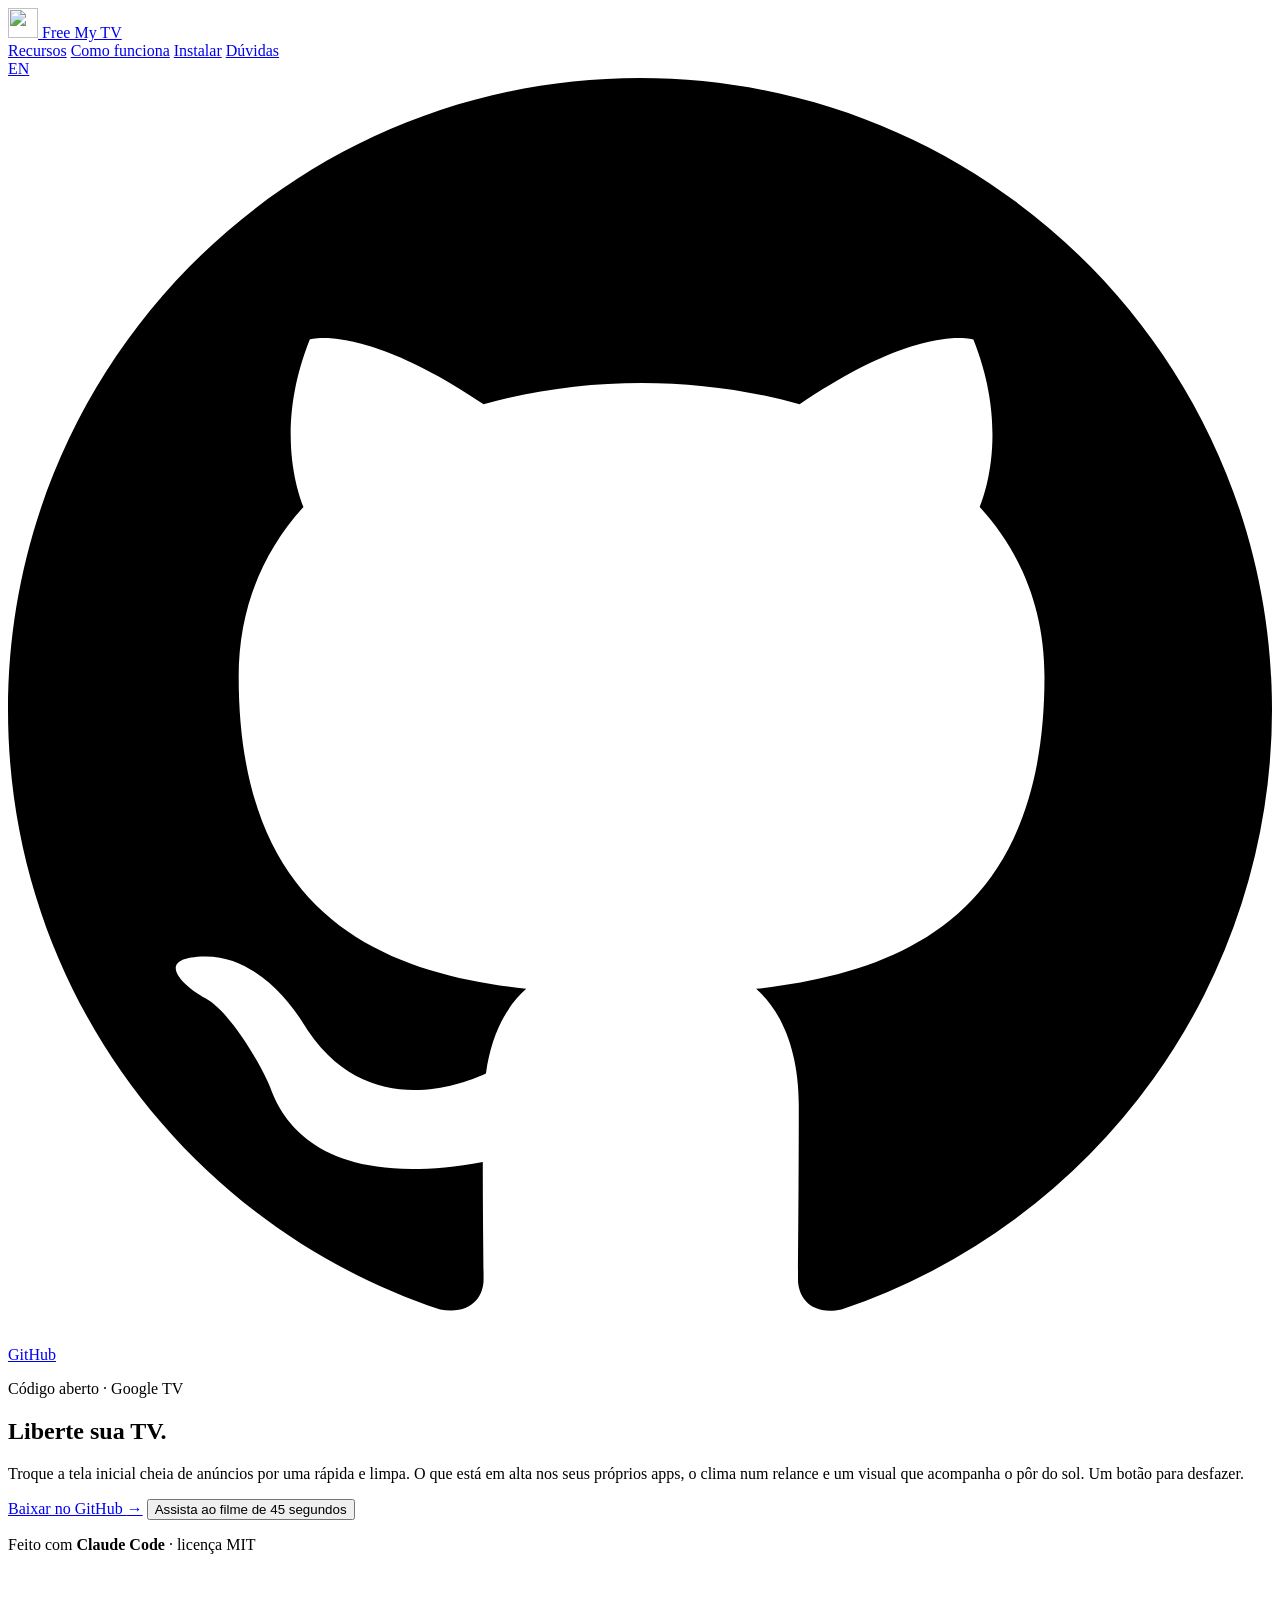
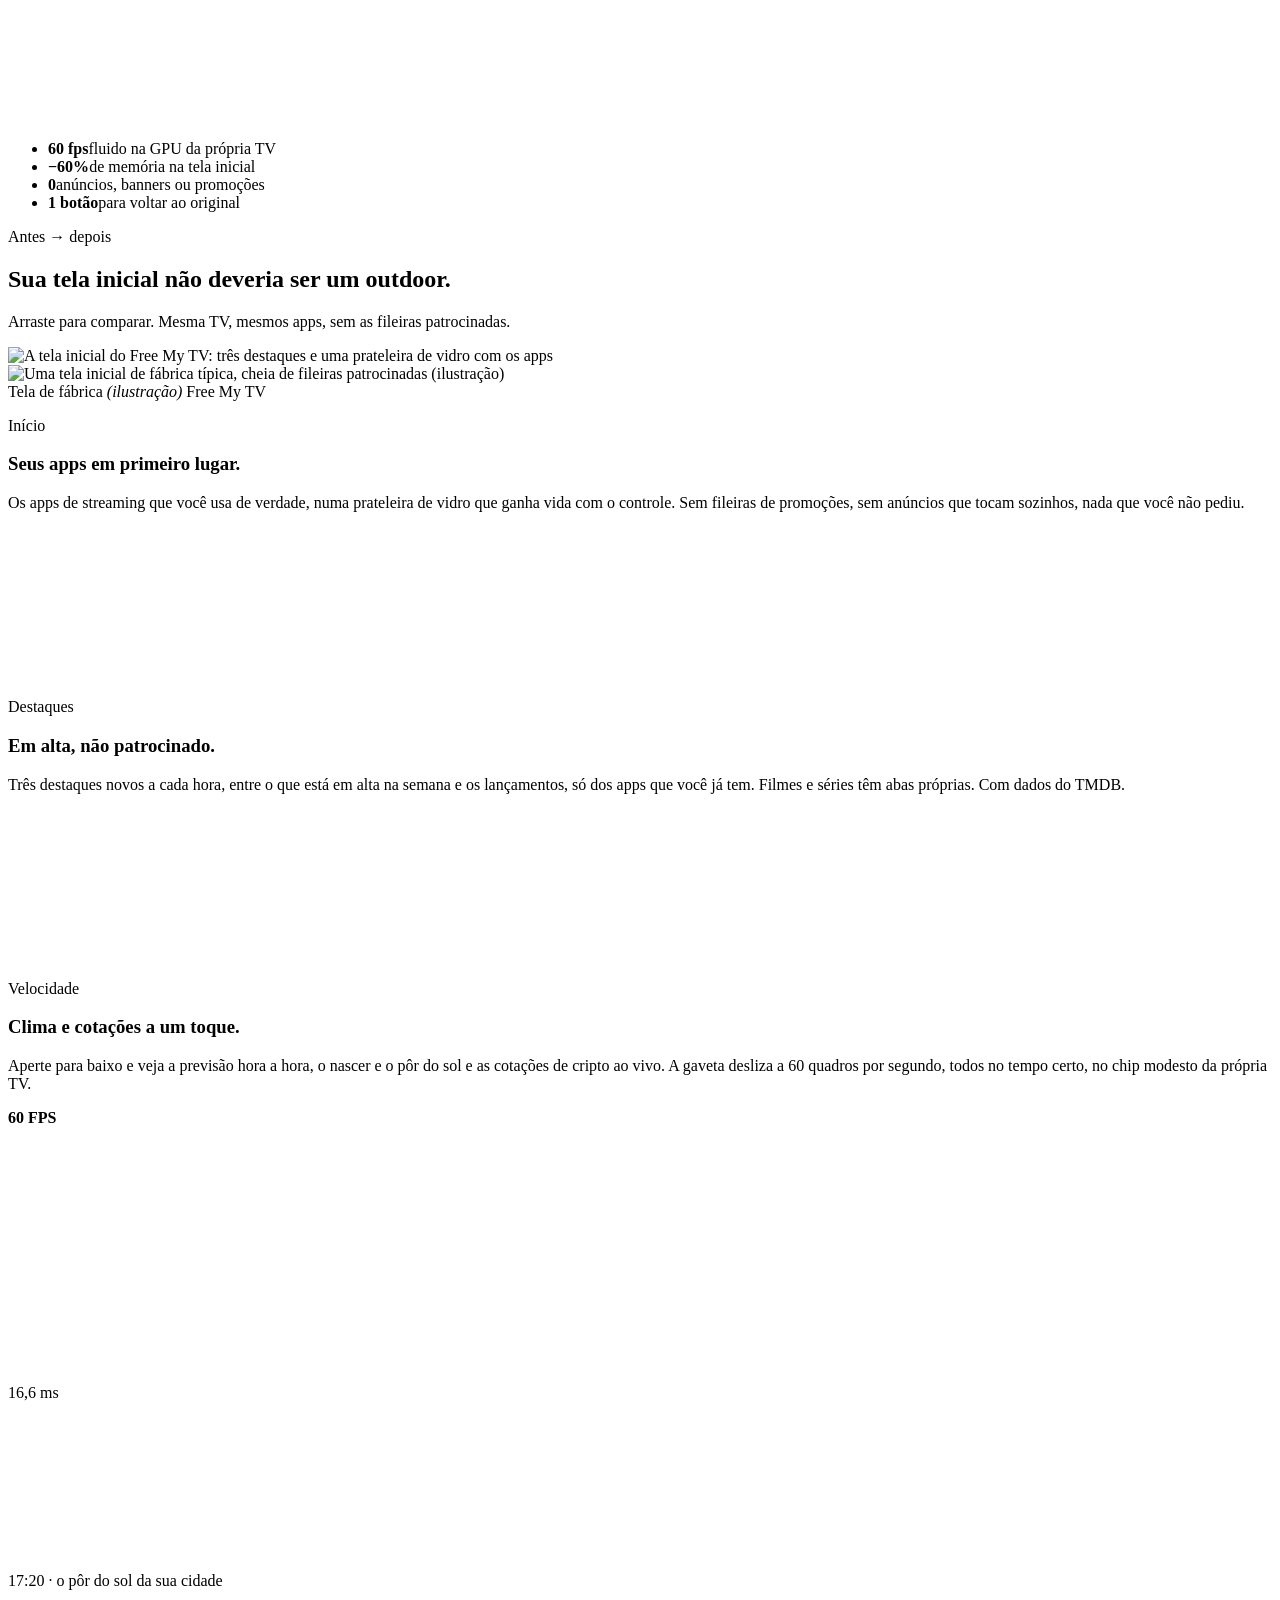
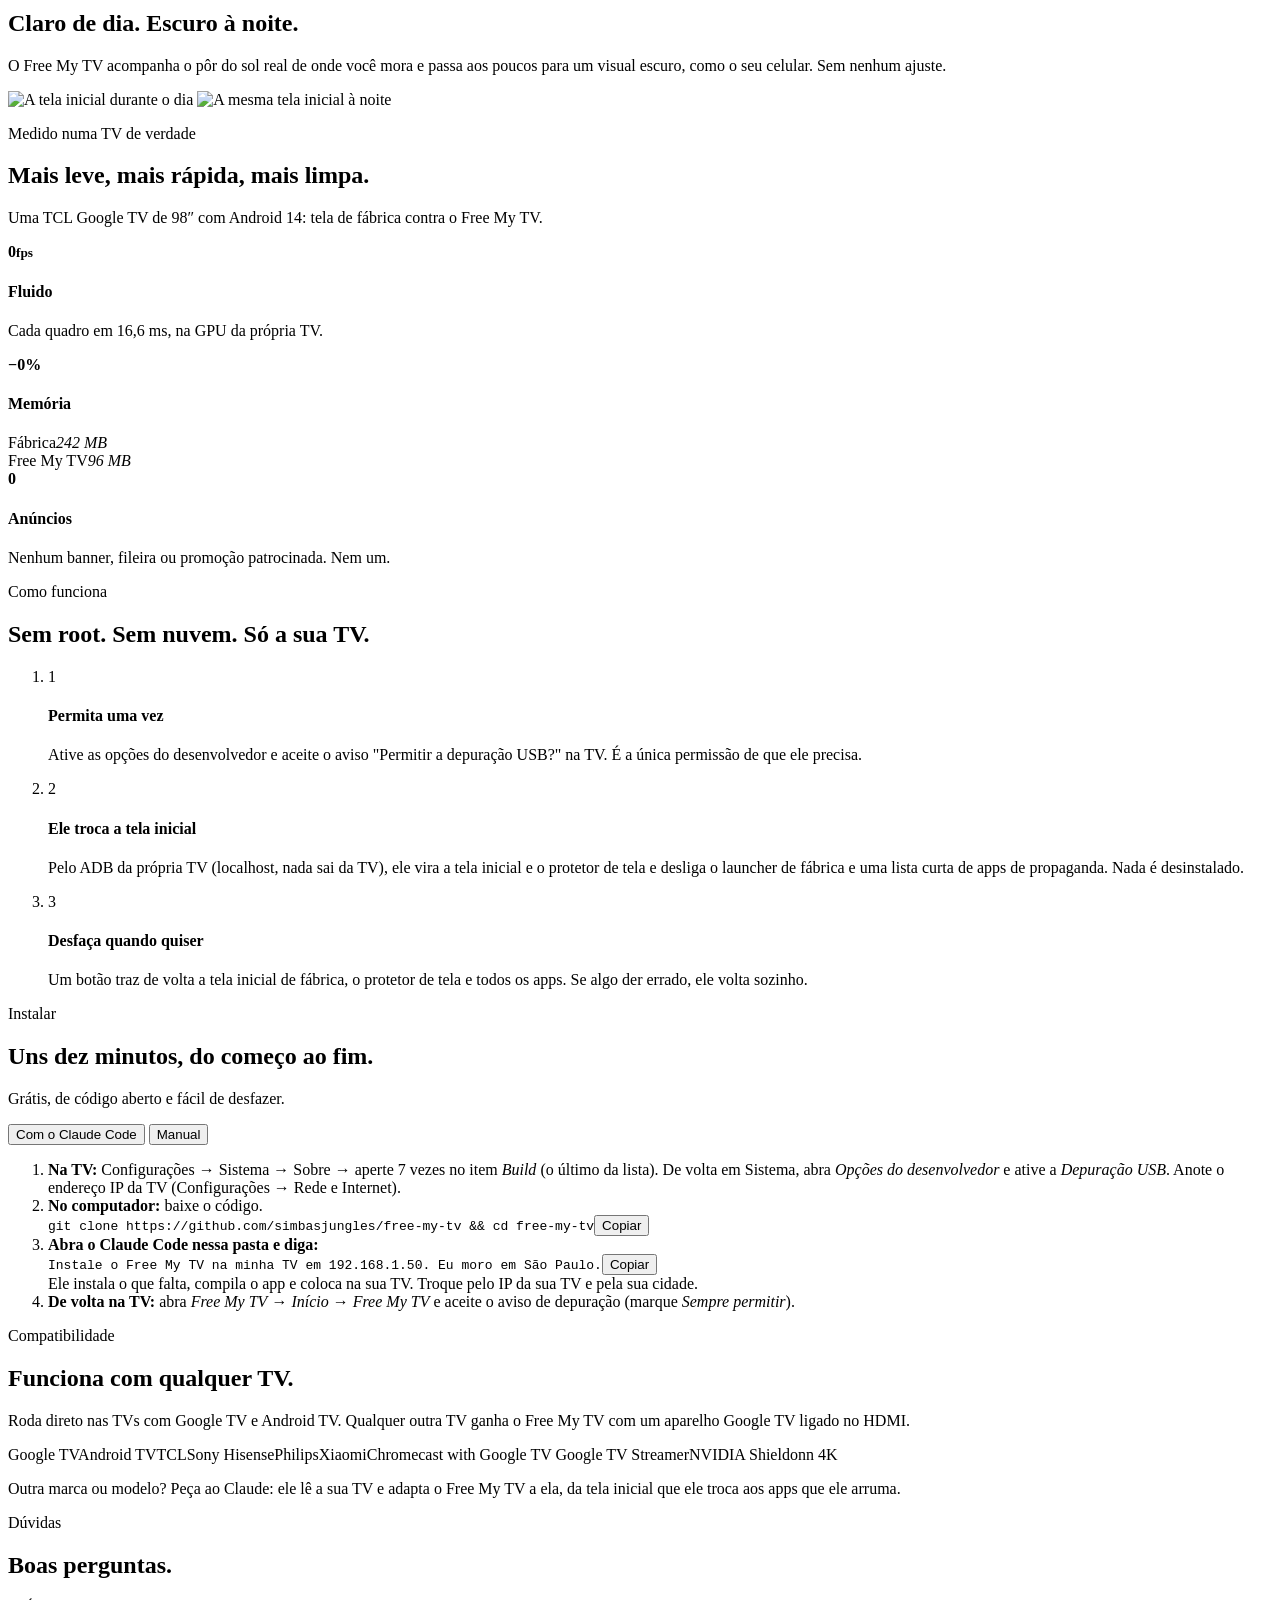
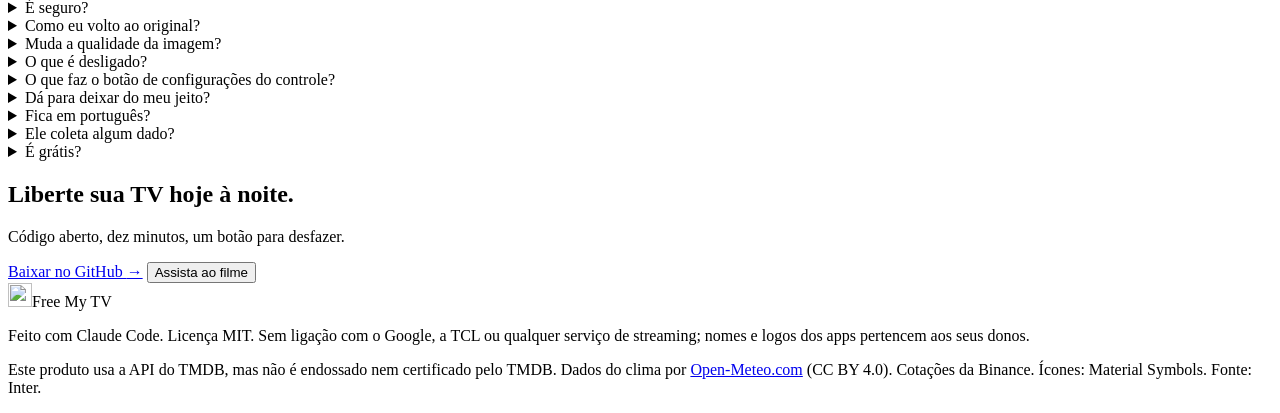
==== docs/pt/index.html @ 2a18af25 "docs: document the settings button and write down the version 1 changes README and both site pages e" ====
<!doctype html>
<html lang="pt-BR">
<head>
  <meta charset="utf-8">
  <meta name="viewport" content="width=device-width, initial-scale=1, viewport-fit=cover">
  <script>
    // Portuguese page: back to English only if the visitor picked it with the PT/EN switch.
    (function () {
      var lang;
      try { lang = localStorage.getItem("lang"); } catch (e) {}
      if (lang === "en") location.replace("../" + location.search + location.hash);
    })();
  </script>
  <title>Free My TV — uma tela inicial rápida e sem anúncios para a Google TV</title>
  <meta name="description" content="Tela inicial de código aberto para Google TV e Android TV. Sem anúncios, a 60 fps, com o que está em alta nos seus próprios apps e um visual que acompanha o pôr do sol. Um botão para desfazer.">
  <link rel="canonical" href="https://freemytv.io/pt/">
  <link rel="alternate" hreflang="en" href="https://freemytv.io/">
  <link rel="alternate" hreflang="pt-BR" href="https://freemytv.io/pt/">
  <link rel="alternate" hreflang="x-default" href="https://freemytv.io/">
  <meta name="theme-color" content="#F5F5F7">
  <meta property="og:type" content="website">
  <meta property="og:locale" content="pt_BR">
  <meta property="og:locale:alternate" content="en_US">
  <meta property="og:url" content="https://freemytv.io/pt/">
  <meta property="og:title" content="Free My TV">
  <meta property="og:description" content="Uma tela inicial rápida e sem anúncios para a Google TV. Código aberto. Um botão para desfazer.">
  <meta property="og:image" content="https://freemytv.io/assets/og-pt.jpg">
  <meta property="og:image:width" content="1200">
  <meta property="og:image:height" content="630">
  <meta name="twitter:card" content="summary_large_image">
  <meta name="twitter:title" content="Free My TV">
  <meta name="twitter:description" content="Uma tela inicial rápida e sem anúncios para a Google TV. Código aberto. Um botão para desfazer.">
  <meta name="twitter:image" content="https://freemytv.io/assets/og-pt.jpg">
  <link rel="icon" type="image/png" href="../assets/favicon-64.png">
  <link rel="apple-touch-icon" href="../assets/apple-touch-icon.png">
  <link rel="preload" href="../assets/fonts/InterVariable.ttf" as="font" type="font/ttf" crossorigin>
  <link rel="stylesheet" href="../styles.css">
</head>
<body>
  <div class="sky" aria-hidden="true"><span class="blob b1"></span><span class="blob b2"></span><span class="blob b3"></span></div>

  <header class="nav" id="nav">
    <a class="brand" href="#top" aria-label="Free My TV, voltar ao topo">
      <img src="../assets/icon-512.png" alt="" width="30" height="30">
      <span>Free My TV</span>
    </a>
    <nav class="links" aria-label="Seções">
      <a href="#features">Recursos</a>
      <a href="#how">Como funciona</a>
      <a href="#install">Instalar</a>
      <a href="#faq">Dúvidas</a>
    </nav>
    <div class="nav-end">
      <a class="lang" href="../" hreflang="en" lang="en" data-lang="en" aria-label="Read in English">EN</a>
      <a class="btn btn-dark btn-sm" href="https://github.com/simbasjungles/free-my-tv" rel="noopener">
      <svg class="gh" viewBox="0 0 16 16" aria-hidden="true"><path d="M8 0C3.58 0 0 3.58 0 8c0 3.54 2.29 6.53 5.47 7.59.4.07.55-.17.55-.38 0-.19-.01-.82-.01-1.49-2.01.37-2.53-.49-2.69-.94-.09-.23-.48-.94-.82-1.13-.28-.15-.68-.52-.01-.53.63-.01 1.08.58 1.23.82.72 1.21 1.87.87 2.33.66.07-.52.28-.87.51-1.07-1.78-.2-3.64-.89-3.64-3.95 0-.87.31-1.59.82-2.15-.08-.2-.36-1.02.08-2.12 0 0 .67-.21 2.2.82.64-.18 1.32-.27 2-.27.68 0 1.36.09 2 .27 1.53-1.04 2.2-.82 2.2-.82.44 1.1.16 1.92.08 2.12.51.56.82 1.27.82 2.15 0 3.07-1.87 3.75-3.65 3.95.29.25.54.73.54 1.48 0 1.07-.01 1.93-.01 2.2 0 .21.15.46.55.38A8.013 8.013 0 0016 8c0-4.42-3.58-8-8-8z"/></svg>
      <span>GitHub</span>
      </a>
    </div>
  </header>

  <main id="top">
    <!-- Hero -->
    <section class="hero">
      <div class="hero-copy">
        <p class="kicker" data-reveal>Código aberto · Google TV</p>
        <h1 data-reveal>Liberte sua <span class="grad">TV.</span></h1>
        <p class="lede" data-reveal>Troque a tela inicial cheia de anúncios por uma rápida e limpa. O que está em alta nos seus próprios apps, o clima num relance e um visual que acompanha o pôr do sol. Um botão para desfazer.</p>
        <div class="cta" data-reveal>
          <a class="btn btn-dark" href="https://github.com/simbasjungles/free-my-tv" rel="noopener">Baixar no GitHub <span aria-hidden="true">→</span></a>
          <button class="btn btn-glass" type="button" data-film><span class="play" aria-hidden="true"></span>Assista ao filme de 45 segundos</button>
        </div>
        <p class="built" data-reveal>Feito com <b>Claude Code</b> · licença MIT</p>
      </div>
      <div class="hero-stage" data-reveal>
        <div class="tv tilt" id="heroTv">
          <div class="screen">
            <video data-src="../assets/nav.mp4" poster="../assets/nav-poster.webp" muted loop playsinline preload="none" aria-label="A tela inicial do Free My TV, passando pelos apps"></video>
          </div>
        </div>
        <div class="floor" aria-hidden="true"></div>
      </div>
      <ul class="stats" data-reveal>
        <li><b>60 fps</b><span>fluido na GPU da própria TV</span></li>
        <li><b>−60%</b><span>de memória na tela inicial</span></li>
        <li><b>0</b><span>anúncios, banners ou promoções</span></li>
        <li><b>1 botão</b><span>para voltar ao original</span></li>
      </ul>
    </section>

    <!-- Before / after -->
    <section class="section compare" id="compare">
      <div class="head" data-reveal>
        <p class="kicker">Antes → depois</p>
        <h2>Sua tela inicial não deveria ser um outdoor.</h2>
        <p class="sub">Arraste para comparar. Mesma TV, mesmos apps, sem as fileiras patrocinadas.</p>
      </div>
      <div class="tv ba" id="ba" data-reveal tabindex="0" role="slider" aria-label="Compare a tela inicial de fábrica com o Free My TV" aria-valuemin="0" aria-valuemax="100" aria-valuenow="50">
        <div class="screen">
          <img class="after" src="../assets/home-day.webp" alt="A tela inicial do Free My TV: três destaques e uma prateleira de vidro com os apps" loading="lazy">
          <div class="before-wrap"><img class="before" src="../assets/before.webp" alt="Uma tela inicial de fábrica típica, cheia de fileiras patrocinadas (ilustração)" loading="lazy"></div>
          <span class="tag tag-l">Tela de fábrica <em>(ilustração)</em></span>
          <span class="tag tag-r">Free My TV</span>
          <div class="handle" aria-hidden="true"><span></span></div>
        </div>
      </div>
    </section>

    <!-- Features -->
    <section class="section features" id="features">
      <article class="feature" data-reveal>
        <div class="copy">
          <p class="kicker">Início</p>
          <h3>Seus apps em primeiro lugar.</h3>
          <p>Os apps de streaming que você usa de verdade, numa prateleira de vidro que ganha vida com o controle. Sem fileiras de promoções, sem anúncios que tocam sozinhos, nada que você não pediu.</p>
        </div>
        <div class="tv"><div class="screen"><video data-src="../assets/nav.mp4" poster="../assets/nav-poster.webp" muted loop playsinline preload="none" aria-label="Navegando pela prateleira de apps"></video></div></div>
      </article>

      <article class="feature flip" data-reveal>
        <div class="copy">
          <p class="kicker">Destaques</p>
          <h3>Em alta, não patrocinado.</h3>
          <p>Três destaques novos a cada hora, entre o que está em alta na semana e os lançamentos, só dos apps que você já tem. Filmes e séries têm abas próprias. Com dados do TMDB.</p>
        </div>
        <div class="tv"><div class="screen"><video data-src="../assets/tabs.mp4" poster="../assets/tabs-poster.webp" muted loop playsinline preload="none" aria-label="Trocando entre as abas de destaques, filmes e séries"></video></div></div>
      </article>

      <article class="feature" data-reveal>
        <div class="copy">
          <p class="kicker">Velocidade</p>
          <h3>Clima e cotações a um toque.</h3>
          <p>Aperte para baixo e veja a previsão hora a hora, o nascer e o pôr do sol e as cotações de cripto ao vivo. A gaveta desliza a 60 quadros por segundo, todos no tempo certo, no chip modesto da própria TV.</p>
          <div class="hud" aria-hidden="true"><i></i><b>60 FPS</b><svg viewBox="0 0 120 24" preserveAspectRatio="none"><polyline id="spark" fill="none" points=""/></svg><span>16,6 ms</span></div>
        </div>
        <div class="tv"><div class="screen"><video data-src="../assets/drawer.mp4" poster="../assets/drawer-poster.webp" muted loop playsinline preload="none" aria-label="A gaveta com o clima e as cotações de cripto abrindo"></video></div></div>
      </article>
    </section>

    <!-- Sunset: scroll to go from day to night -->
    <section class="sunset" id="sunset" aria-label="Claro de dia, escuro à noite">
      <div class="sticky">
        <div class="stars" aria-hidden="true"></div>
        <div class="sun" aria-hidden="true"></div>
        <div class="moon" aria-hidden="true"></div>
        <div class="head">
          <p class="kicker"><span class="clock" id="sunClock">17:20</span> · o pôr do sol da sua cidade</p>
          <h2><span class="w-day">Claro de dia.</span> <span class="w-night">Escuro à noite.</span></h2>
          <p class="sub">O Free My TV acompanha o pôr do sol real de onde você mora e passa aos poucos para um visual escuro, como o seu celular. Sem nenhum ajuste.</p>
        </div>
        <div class="tv"><div class="screen">
          <img src="../assets/day.webp" alt="A tela inicial durante o dia" loading="lazy">
          <img class="night" src="../assets/night.webp" alt="A mesma tela inicial à noite" loading="lazy">
        </div></div>
      </div>
    </section>

    <!-- Numbers -->
    <section class="section numbers" id="numbers">
      <div class="head" data-reveal>
        <p class="kicker">Medido numa TV de verdade</p>
        <h2>Mais leve, mais rápida, mais limpa.</h2>
        <p class="sub">Uma TCL Google TV de 98″ com Android 14: tela de fábrica contra o Free My TV.</p>
      </div>
      <div class="cards">
        <div class="card" data-reveal><b class="big grad-mint"><span data-count="60">0</span><small>fps</small></b><h4>Fluido</h4><p>Cada quadro em 16,6 ms, na GPU da própria TV.</p></div>
        <div class="card" data-reveal><b class="big grad-sky">−<span data-count="60">0</span>%</b><h4>Memória</h4>
          <div class="bars"><div><span>Fábrica</span><i style="--w:100%"></i><em>242 MB</em></div><div><span>Free My TV</span><i style="--w:40%"></i><em>96 MB</em></div></div>
        </div>
        <div class="card" data-reveal><b class="big grad-sun">0</b><h4>Anúncios</h4><p>Nenhum banner, fileira ou promoção patrocinada. Nem um.</p></div>
      </div>
    </section>

    <!-- How it works -->
    <section class="section how" id="how">
      <div class="head" data-reveal>
        <p class="kicker">Como funciona</p>
        <h2>Sem root. Sem nuvem. Só a sua TV.</h2>
      </div>
      <ol class="steps">
        <li class="step" data-reveal>
          <span class="num">1</span>
          <h4>Permita uma vez</h4>
          <p>Ative as opções do desenvolvedor e aceite o aviso "Permitir a depuração USB?" na TV. É a única permissão de que ele precisa.</p>
        </li>
        <li class="step" data-reveal>
          <span class="num">2</span>
          <h4>Ele troca a tela inicial</h4>
          <p>Pelo ADB da própria TV (localhost, nada sai da TV), ele vira a tela inicial e o protetor de tela e desliga o launcher de fábrica e uma lista curta de apps de propaganda. Nada é desinstalado.</p>
        </li>
        <li class="step" data-reveal>
          <span class="num">3</span>
          <h4>Desfaça quando quiser</h4>
          <p>Um botão traz de volta a tela inicial de fábrica, o protetor de tela e todos os apps. Se algo der errado, ele volta sozinho.</p>
        </li>
      </ol>
    </section>

    <!-- Install -->
    <section class="section install" id="install">
      <div class="head" data-reveal>
        <p class="kicker">Instalar</p>
        <h2>Uns dez minutos, do começo ao fim.</h2>
        <p class="sub">Grátis, de código aberto e fácil de desfazer.</p>
      </div>
      <div class="panel" data-reveal>
        <div class="tabs" role="tablist" aria-label="Forma de instalar">
          <button role="tab" aria-selected="true" aria-controls="tab-claude" id="t-claude">Com o Claude Code</button>
          <button role="tab" aria-selected="false" aria-controls="tab-manual" id="t-manual">Manual</button>
        </div>

        <div class="tabpanel" id="tab-claude" role="tabpanel" aria-labelledby="t-claude">
          <ol class="howto">
            <li><b>Na TV:</b> Configurações → Sistema → Sobre → aperte 7 vezes no item <em>Build</em> (o último da lista). De volta em Sistema, abra <em>Opções do desenvolvedor</em> e ative a <em>Depuração USB</em>. Anote o endereço IP da TV (Configurações → Rede e Internet).</li>
            <li><b>No computador:</b> baixe o código.
              <div class="code"><code>git clone https://github.com/simbasjungles/free-my-tv &amp;&amp; cd free-my-tv</code><button class="copy-btn" type="button" aria-label="Copiar comando">Copiar</button></div>
            </li>
            <li><b>Abra o Claude Code nessa pasta e diga:</b>
              <div class="code prompt"><code>Instale o Free My TV na minha TV em 192.168.1.50. Eu moro em São Paulo.</code><button class="copy-btn" type="button" aria-label="Copiar pedido">Copiar</button></div>
              Ele instala o que falta, compila o app e coloca na sua TV. Troque pelo IP da sua TV e pela sua cidade.
            </li>
            <li><b>De volta na TV:</b> abra <em>Free My TV</em> → <em>Início</em> → <em>Free My TV</em> e aceite o aviso de depuração (marque <em>Sempre permitir</em>).</li>
          </ol>
        </div>

        <div class="tabpanel" id="tab-manual" role="tabpanel" aria-labelledby="t-manual" hidden>
          <ol class="howto">
            <li><b>Na TV:</b> ative as <em>Opções do desenvolvedor</em> e a <em>Depuração USB</em> (como na outra aba) e anote o IP dela.</li>
            <li><b>Ferramentas:</b> um JDK (17+), as ferramentas de linha de comando do Android SDK e o adb. No Mac:
              <div class="code"><code>brew install --cask temurin android-commandlinetools android-platform-tools &amp;&amp; sdkmanager "build-tools;34.0.0" "platforms;android-34"</code><button class="copy-btn" type="button" aria-label="Copiar comando">Copiar</button></div>
            </li>
            <li><b>Compilar:</b> a primeira execução cria o <em>config.properties</em>. Coloque sua cidade lá (e <em>currency=BRL</em> para as cotações em reais) e, para os destaques, uma <a href="https://www.themoviedb.org/settings/api" rel="noopener">chave grátis do TMDB</a>. Depois compile de novo.
              <div class="code"><code>git clone https://github.com/simbasjungles/free-my-tv &amp;&amp; cd free-my-tv &amp;&amp; ./build.sh</code><button class="copy-btn" type="button" aria-label="Copiar comando">Copiar</button></div>
            </li>
            <li><b>Instalar:</b>
              <div class="code"><code>adb connect 192.168.1.50:5555 &amp;&amp; adb install -r FreeMyTV.apk</code><button class="copy-btn" type="button" aria-label="Copiar comando">Copiar</button></div>
              Nas TVs TCL, libere também o funcionamento em segundo plano (a TCL bloqueia por padrão):
              <div class="code"><code>adb shell appops set io.freemytv AUTO_START allow</code><button class="copy-btn" type="button" aria-label="Copiar comando">Copiar</button></div>
            </li>
            <li><b>Na TV:</b> abra <em>Free My TV</em> → <em>Início</em> → <em>Free My TV</em>.</li>
          </ol>
        </div>
      </div>
    </section>

    <!-- Compatibility -->
    <section class="section compat" id="compat">
      <div class="head" data-reveal>
        <p class="kicker">Compatibilidade</p>
        <h2>Funciona com qualquer TV.</h2>
        <p class="sub">Roda direto nas TVs com Google TV e Android TV. Qualquer outra TV ganha o Free My TV com um aparelho Google TV ligado no HDMI.</p>
      </div>
      <div class="chips" data-reveal>
        <span class="chip ok">Google TV</span><span class="chip ok">Android TV</span><span class="chip ok">TCL</span><span class="chip ok">Sony</span>
        <span class="chip ok">Hisense</span><span class="chip ok">Philips</span><span class="chip ok">Xiaomi</span><span class="chip ok">Chromecast with Google TV</span>
        <span class="chip ok">Google TV Streamer</span><span class="chip ok">NVIDIA Shield</span><span class="chip ok">onn 4K</span>
      </div>
      <p class="note" data-reveal>Outra marca ou modelo? Peça ao Claude: ele lê a sua TV e adapta o Free My TV a ela, da tela inicial que ele troca aos apps que ele arruma.</p>
    </section>

    <!-- FAQ -->
    <section class="section faq" id="faq">
      <div class="head" data-reveal>
        <p class="kicker">Dúvidas</p>
        <h2>Boas perguntas.</h2>
      </div>
      <div class="qs" data-reveal>
        <details><summary>É seguro?</summary><p>Ele usa os mesmos comandos das ferramentas de desenvolvedor do próprio Android, de dentro da TV. Nada de root, nada desinstalado: os apps só são desligados e voltam com um botão. Imagem, som, entradas, controle remoto, serviços do Google e Play Store ficam numa lista que ele nunca toca.</p></details>
        <details><summary>Como eu volto ao original?</summary><p>Abra Free My TV → Início → Original. A tela inicial de fábrica, o protetor de tela e todos os apps voltam exatamente como estavam. Se a tela nova travar três vezes em cinco minutos, ele volta sozinho.</p></details>
        <details><summary>Muda a qualidade da imagem?</summary><p>Não. Os ajustes de imagem não são tocados e os vídeos passam pelo mesmo caminho no hardware. Medimos a mesma resolução e a mesma fonte de vídeo nos dois modos.</p></details>
        <details><summary>O que é desligado?</summary><p>A tela inicial e o protetor de tela de fábrica (substituídos), a tela de recuperação do Google TV, Play Games e YouTube Music e, nas TVs TCL, o TCL Channel, as mensagens, a demonstração de loja, o menu de hotel, os manuais e os apps de espelhamento e de registros. O Google Assistente só se você pedir no config.</p></details>
        <details><summary>O que faz o botão de configurações do controle?</summary><p>Ele abre um painel do Free My TV na lateral direita: imagem, som, Wi-Fi, Bluetooth, todas as configurações e um atalho para voltar ao original. Normalmente quem responde a esse botão é a tela inicial de fábrica, que fica desligada neste modo, então um pequeno serviço de acessibilidade pega a tecla no lugar. Ele liga e desliga junto com o modo.</p></details>
        <details><summary>Dá para deixar do meu jeito?</summary><p>Essa é a ideia. Abra a pasta no Claude Code e é só pedir: "coloque o Crunchyroll na prateleira", "mostre as cotações em reais", "configure para a minha Sony". Ele muda o código, compila o app e coloca na sua TV.</p></details>
        <details><summary>Fica em português?</summary><p>Fica. O app segue o idioma da TV, em português ou inglês. Quer outro idioma? Peça ao Claude.</p></details>
        <details><summary>Ele coleta algum dado?</summary><p>Não. Sem contas, sem análises, sem rastreamento. Ele só fala com o TMDB (destaques), o Open-Meteo (clima, com as coordenadas que você definir) e a Binance (cotações).</p></details>
        <details><summary>É grátis?</summary><p>Sim. Licença MIT, e a chave do TMDB também é grátis.</p></details>
      </div>
    </section>

    <!-- Final CTA -->
    <section class="final" data-reveal>
      <h2>Liberte sua TV hoje à noite.</h2>
      <p class="sub">Código aberto, dez minutos, um botão para desfazer.</p>
      <div class="cta">
        <a class="btn btn-dark" href="https://github.com/simbasjungles/free-my-tv" rel="noopener">Baixar no GitHub <span aria-hidden="true">→</span></a>
        <button class="btn btn-glass" type="button" data-film><span class="play" aria-hidden="true"></span>Assista ao filme</button>
      </div>
    </section>
  </main>

  <footer class="foot">
    <div class="brand"><img src="../assets/icon-512.png" alt="" width="24" height="24"><span>Free My TV</span></div>
    <p>Feito com Claude Code. Licença MIT. Sem ligação com o Google, a TCL ou qualquer serviço de streaming; nomes e logos dos apps pertencem aos seus donos.</p>
    <p>Este produto usa a API do TMDB, mas não é endossado nem certificado pelo TMDB. Dados do clima por <a href="https://open-meteo.com/" rel="noopener">Open-Meteo.com</a> (CC BY 4.0). Cotações da Binance. Ícones: Material Symbols. Fonte: Inter.</p>
  </footer>

  <dialog class="film" id="film" aria-label="O filme do Free My TV">
    <button class="close" type="button" aria-label="Fechar">×</button>
    <video controls playsinline preload="none" poster="../assets/film-poster.webp"><source src="../assets/film.mp4" type="video/mp4"></video>
  </dialog>

  <script src="../app.js" defer></script>
</body>
</html>
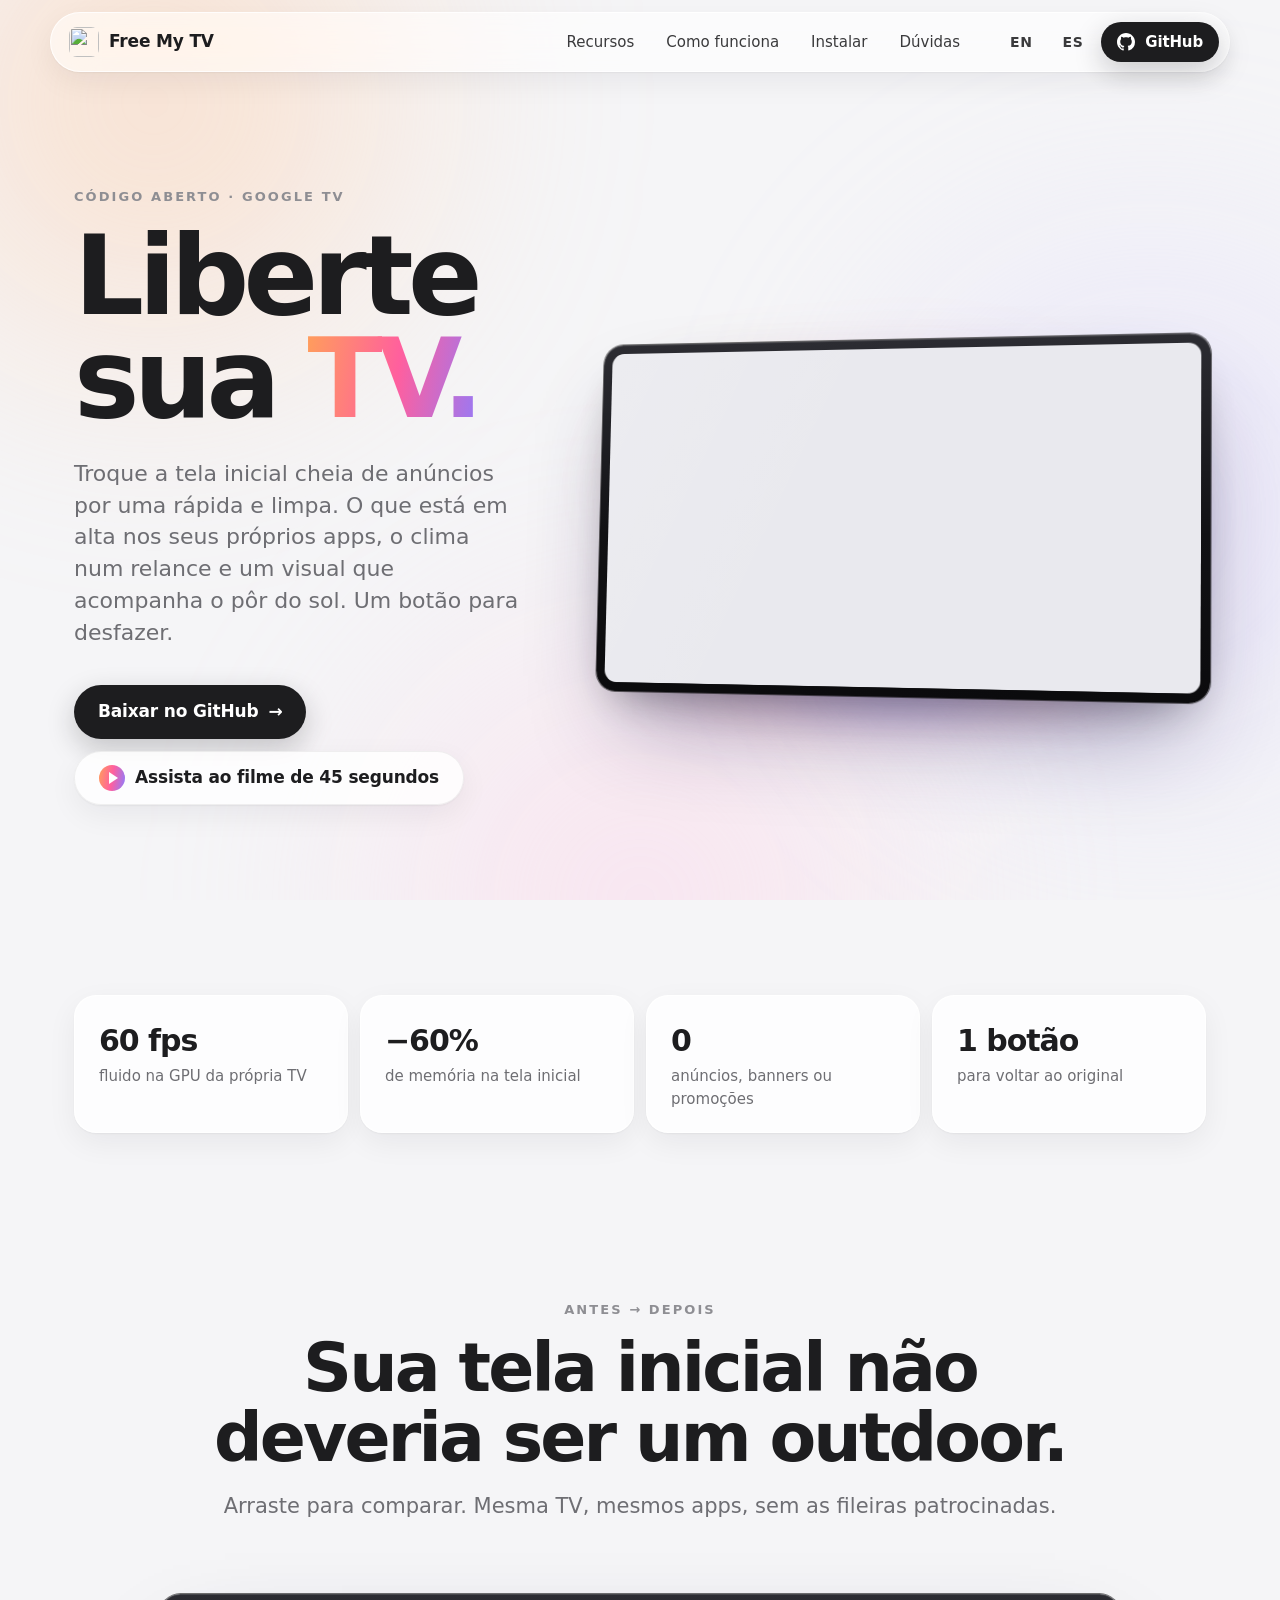
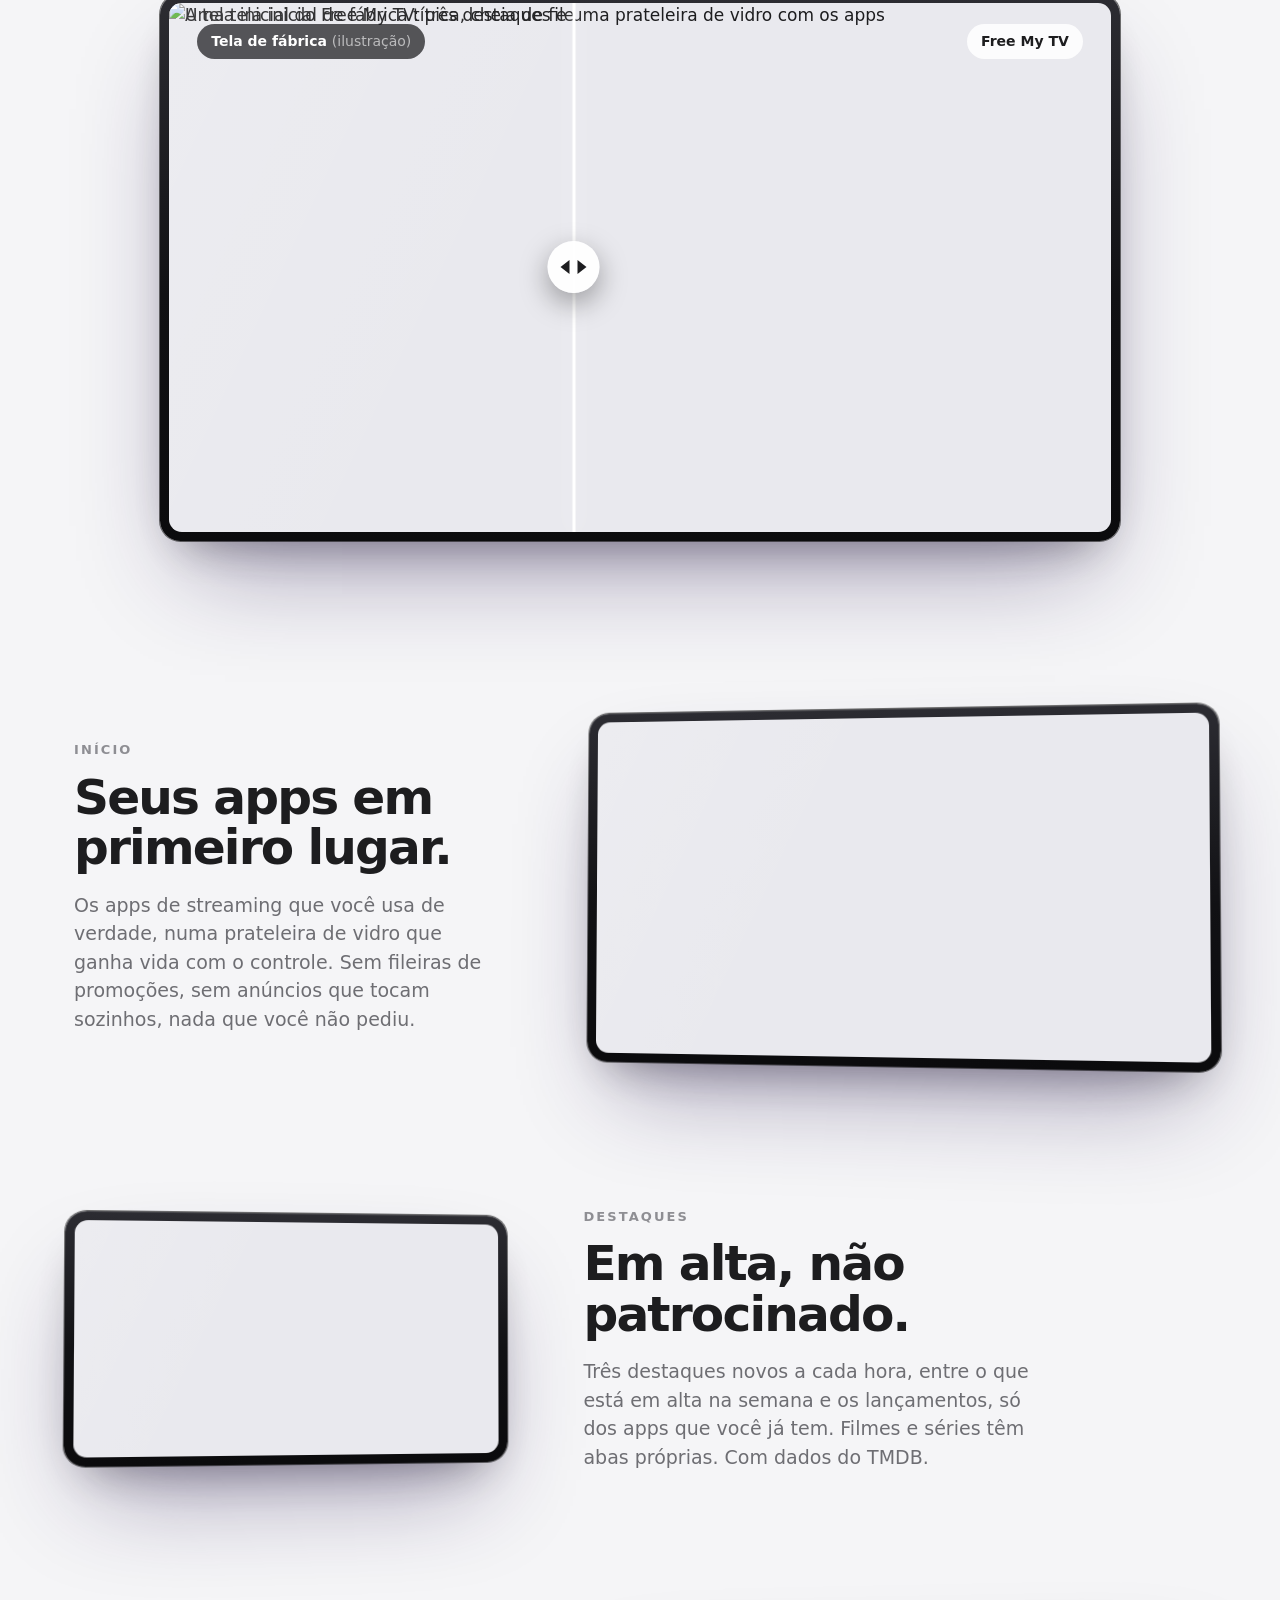
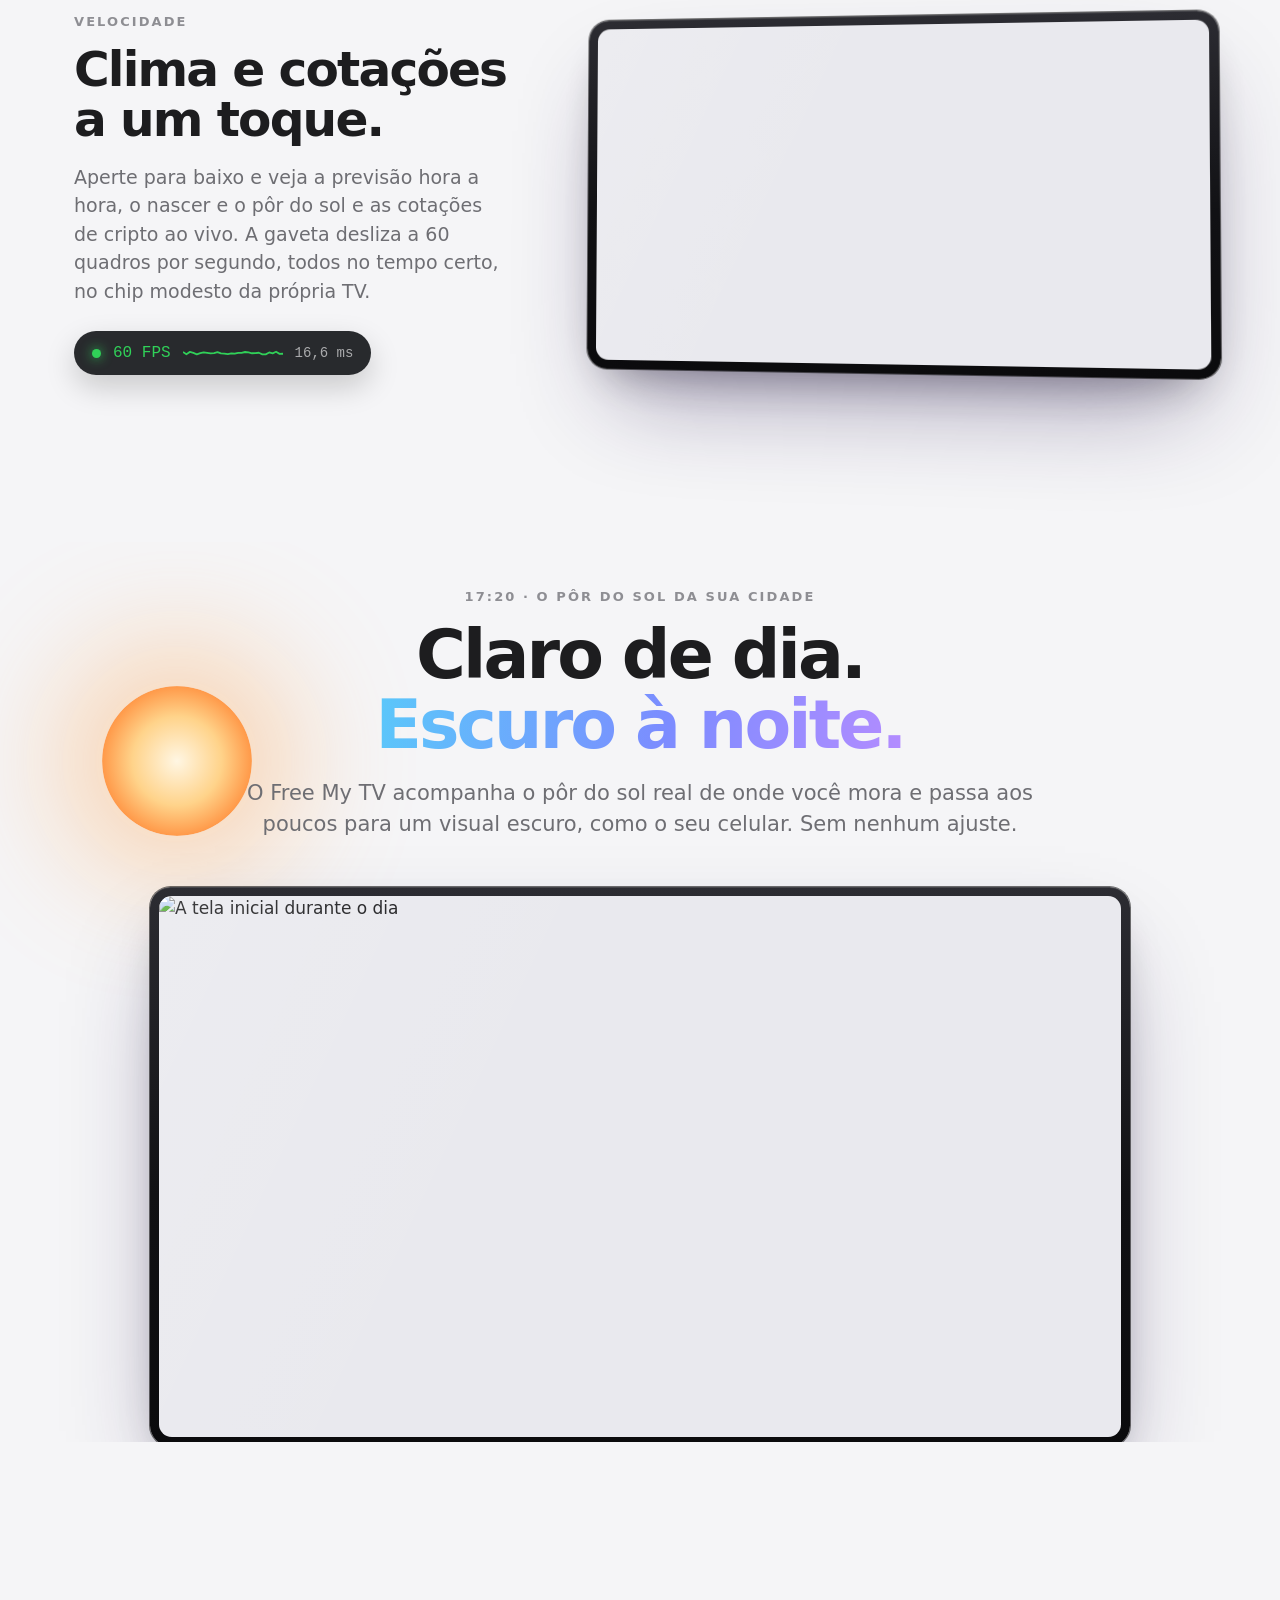
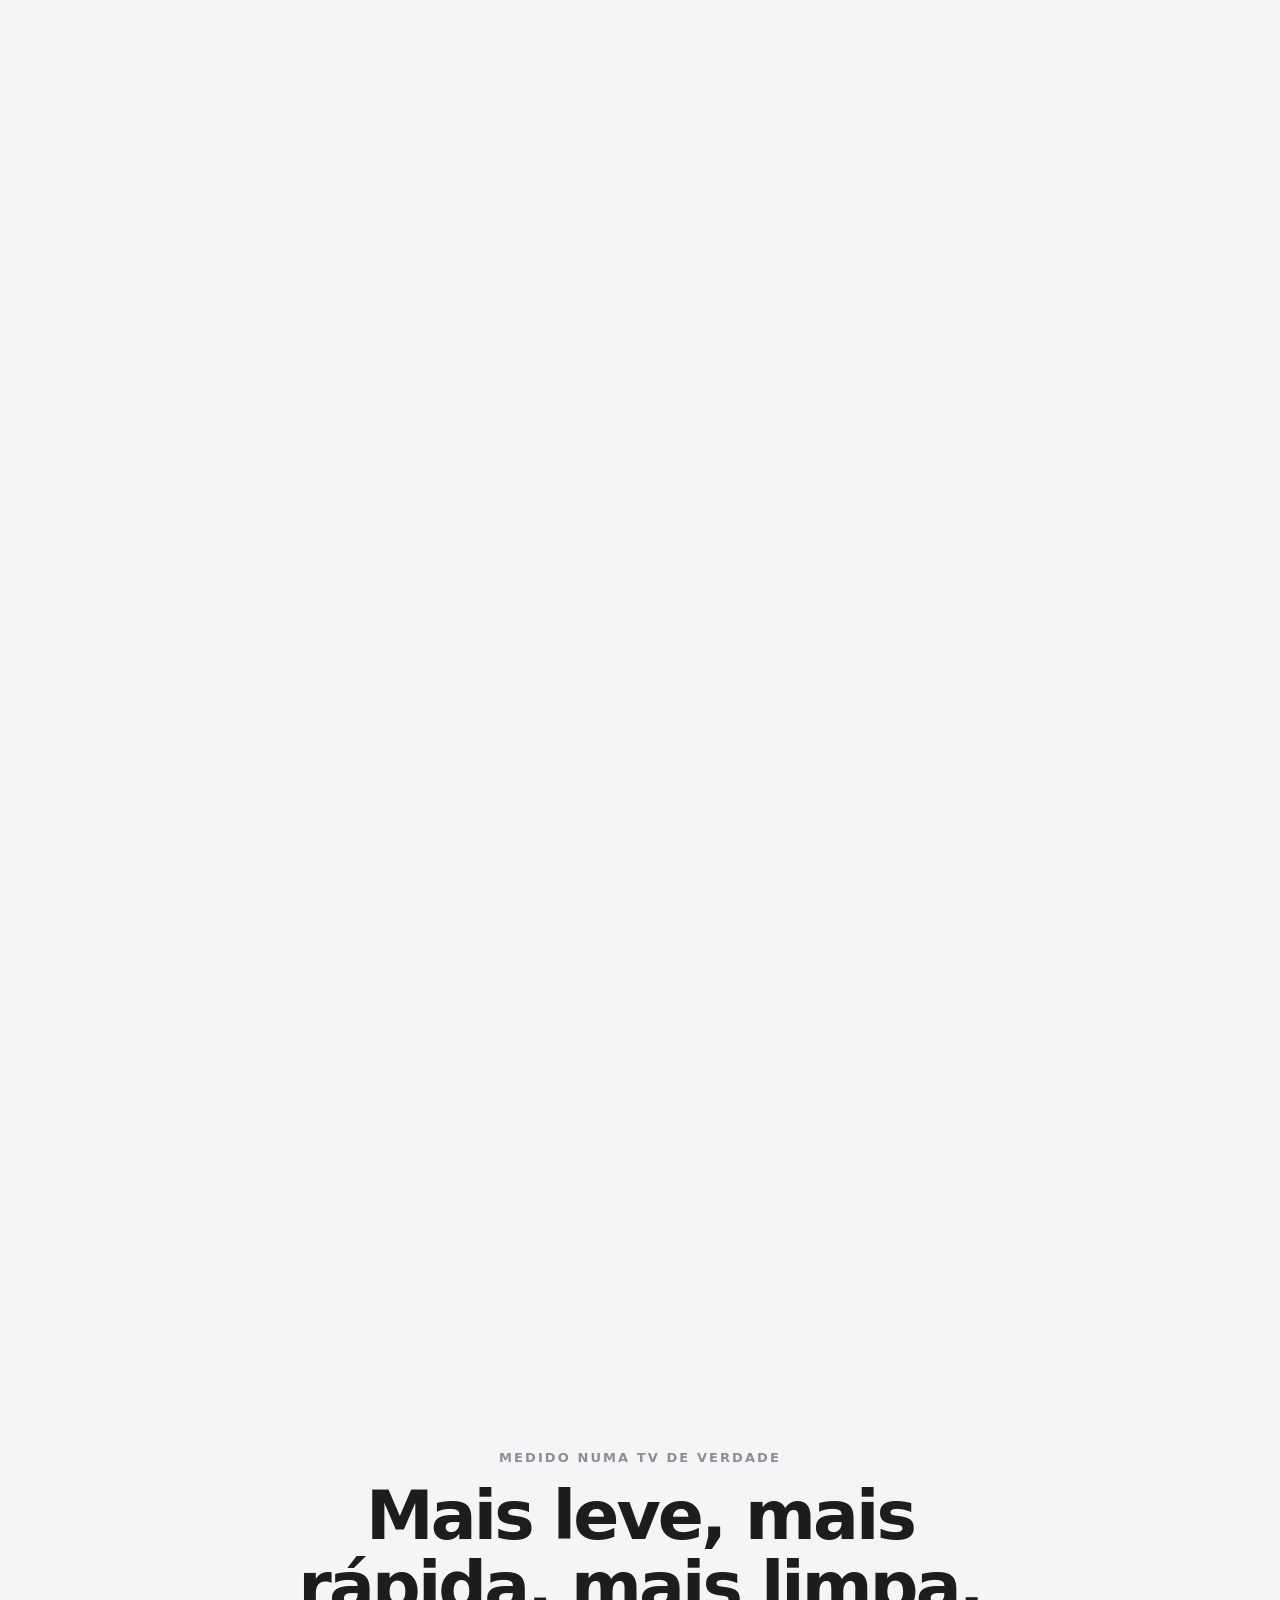
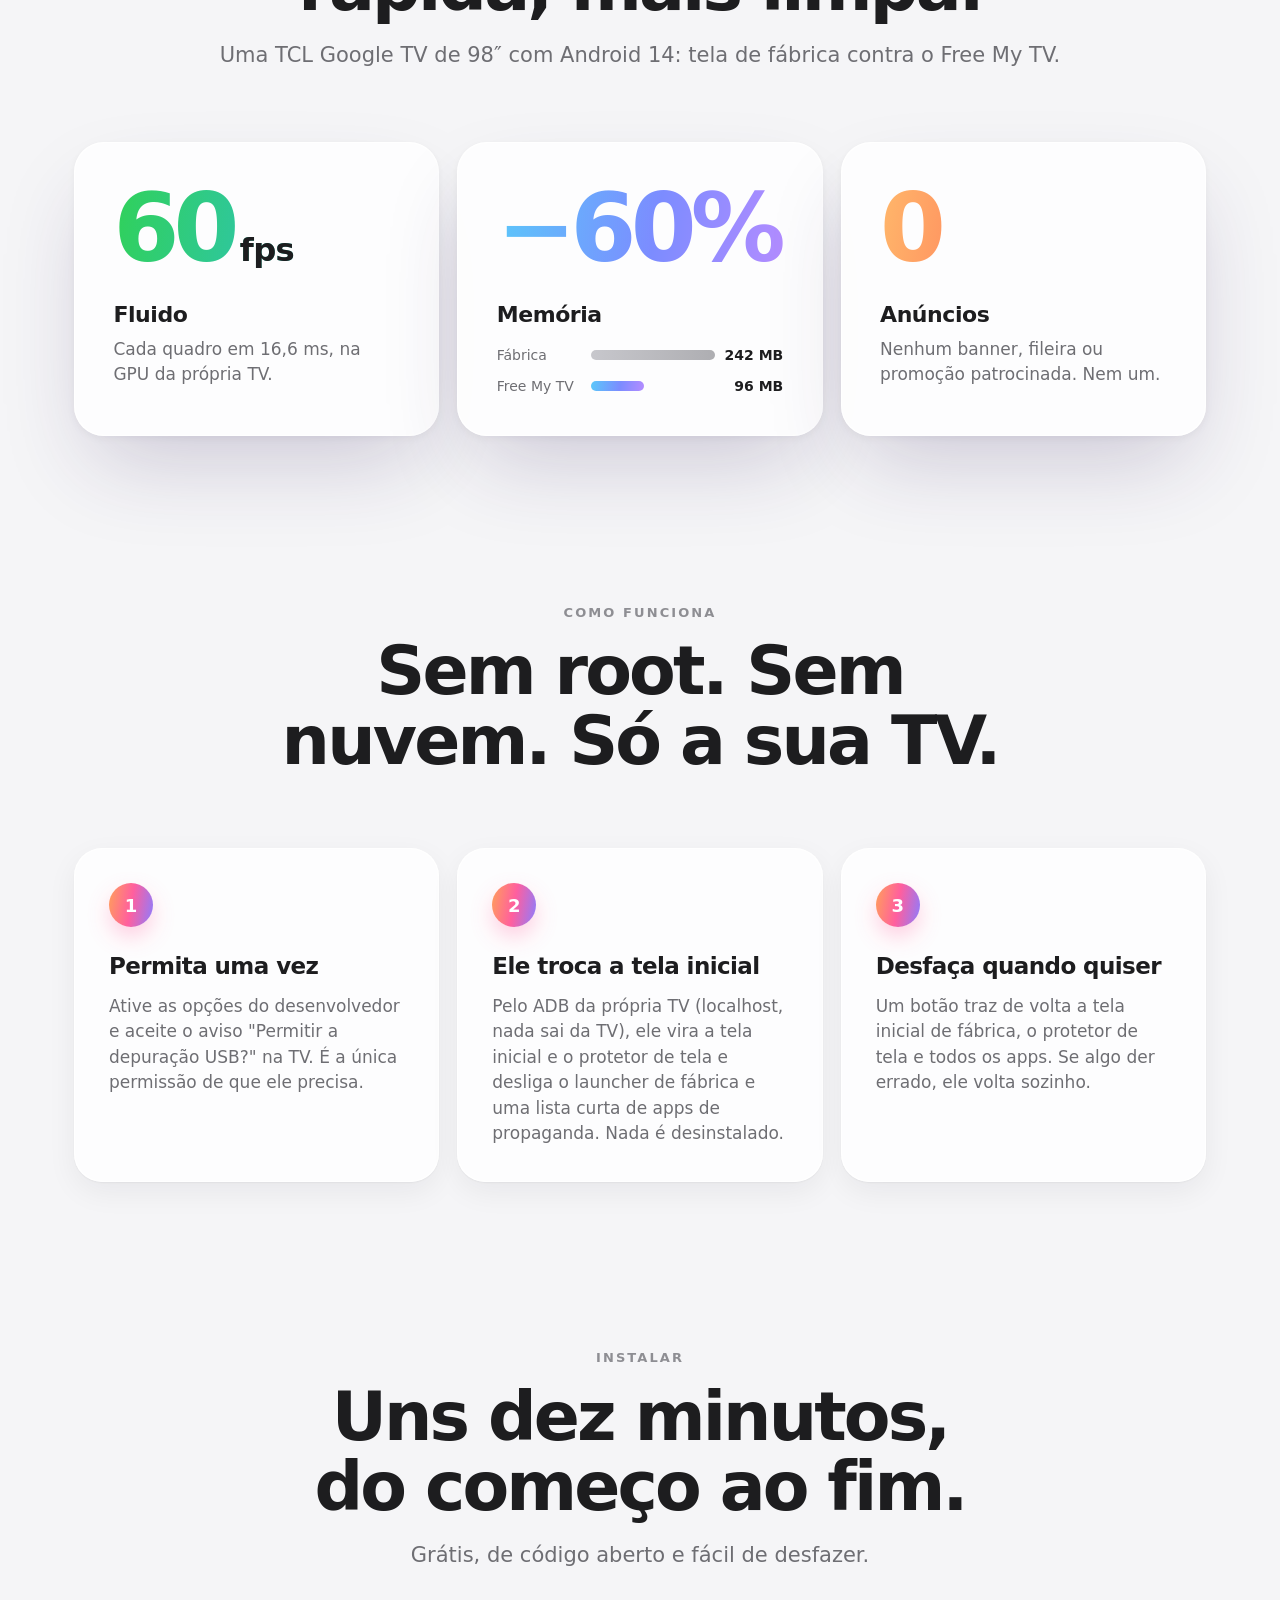
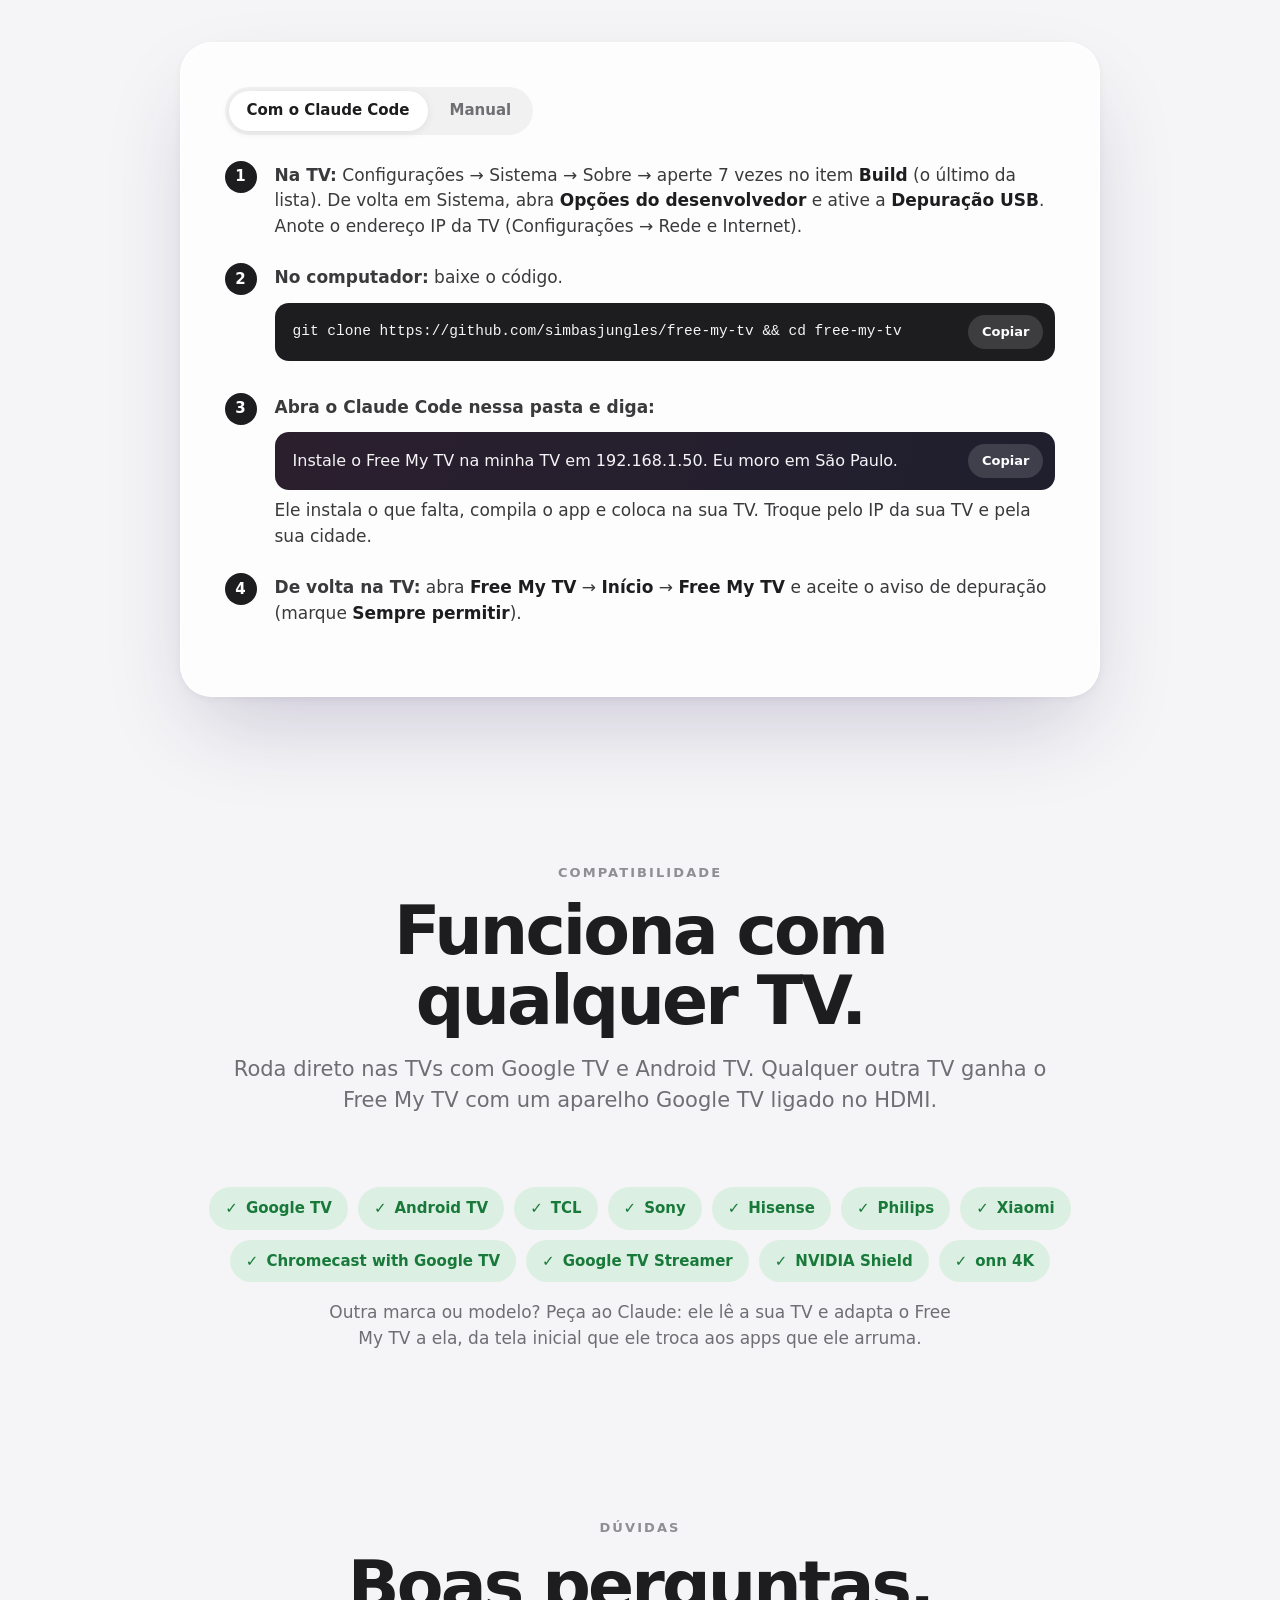
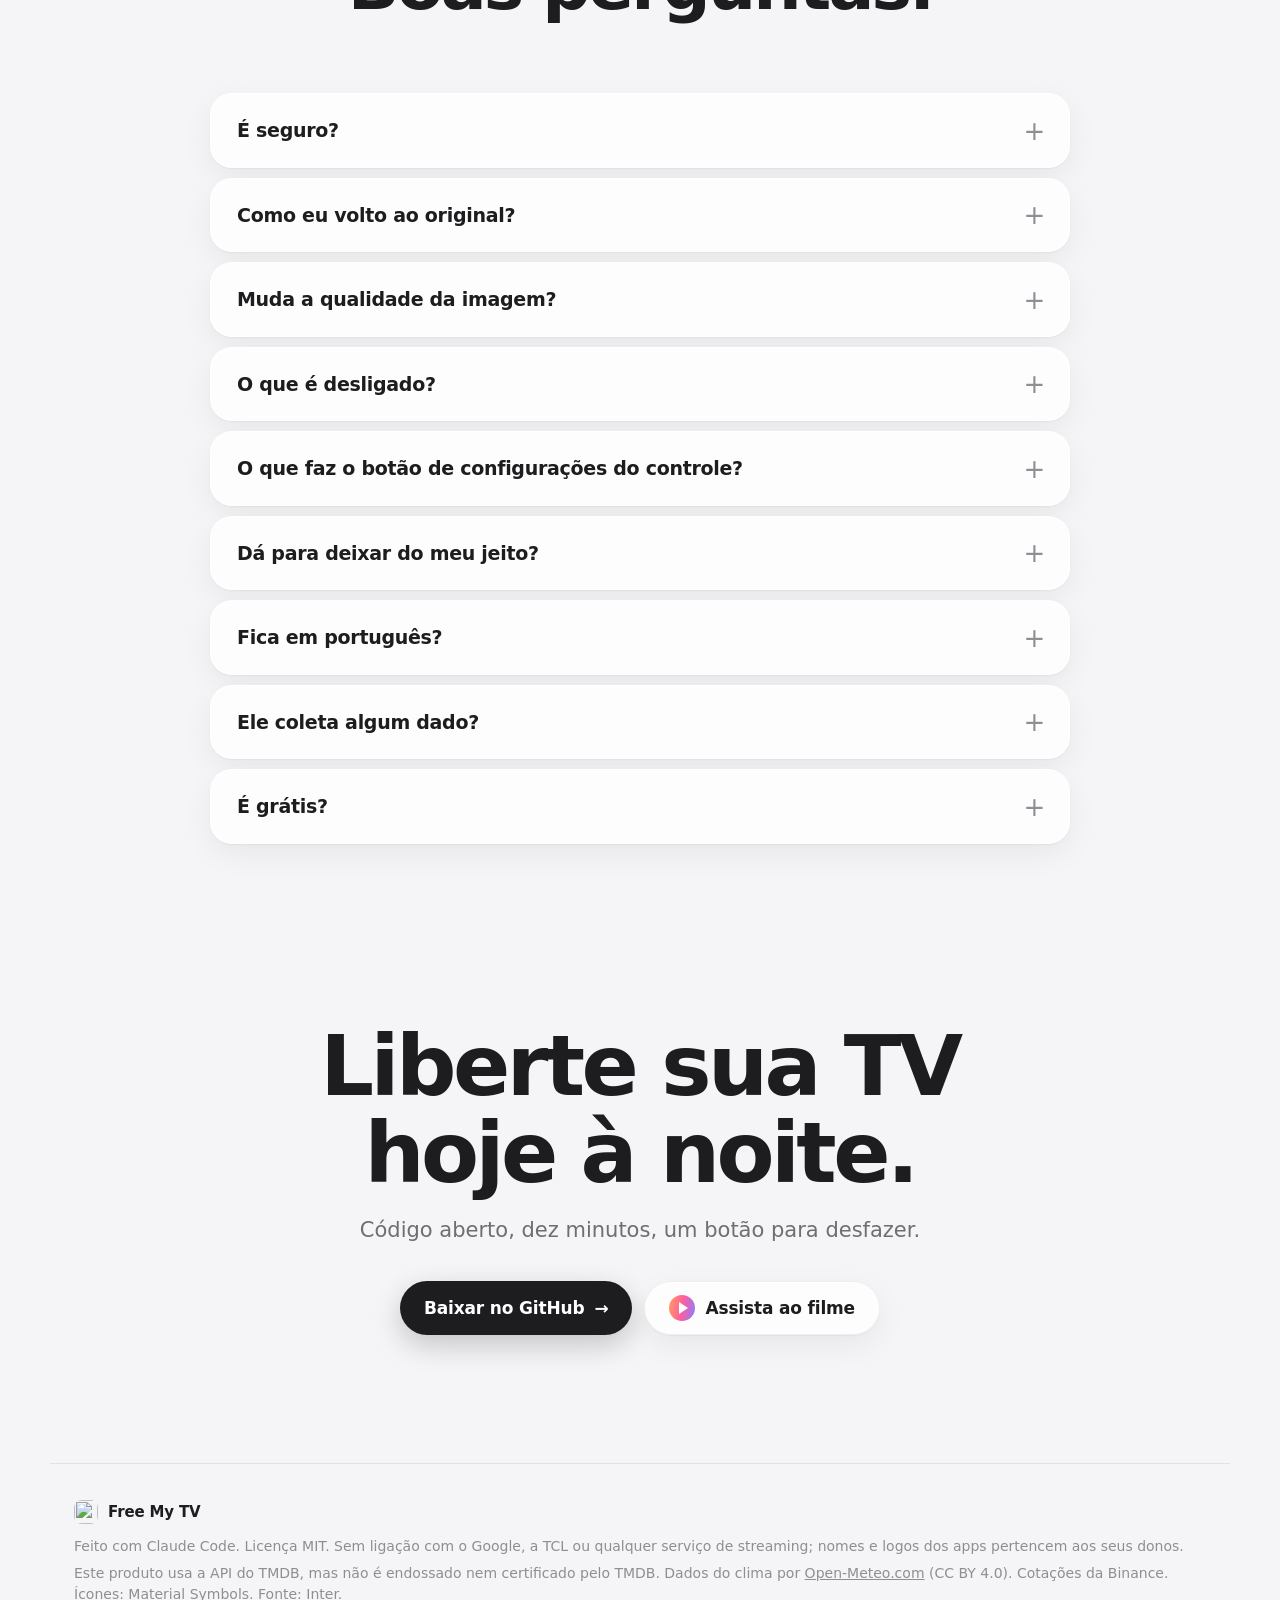
==== commit cc74c313: "docs: add a Spanish version of the website New docs/es page, a three-way language switch on every pa" ====
--- a/docs/pt/index.html
+++ b/docs/pt/index.html
@@ -4,11 +4,12 @@
   <meta charset="utf-8">
   <meta name="viewport" content="width=device-width, initial-scale=1, viewport-fit=cover">
   <script>
-    // Portuguese page: back to English only if the visitor picked it with the PT/EN switch.
+    // Portuguese page: on to another language only if the visitor picked it with the language switch.
     (function () {
       var lang;
       try { lang = localStorage.getItem("lang"); } catch (e) {}
       if (lang === "en") location.replace("../" + location.search + location.hash);
+      else if (lang === "es") location.replace("../es/" + location.search + location.hash);
     })();
   </script>
   <title>Free My TV — uma tela inicial rápida e sem anúncios para a Google TV</title>
@@ -16,11 +17,13 @@
   <link rel="canonical" href="https://freemytv.io/pt/">
   <link rel="alternate" hreflang="en" href="https://freemytv.io/">
   <link rel="alternate" hreflang="pt-BR" href="https://freemytv.io/pt/">
+  <link rel="alternate" hreflang="es" href="https://freemytv.io/es/">
   <link rel="alternate" hreflang="x-default" href="https://freemytv.io/">
   <meta name="theme-color" content="#F5F5F7">
   <meta property="og:type" content="website">
   <meta property="og:locale" content="pt_BR">
   <meta property="og:locale:alternate" content="en_US">
+  <meta property="og:locale:alternate" content="es_LA">
   <meta property="og:url" content="https://freemytv.io/pt/">
   <meta property="og:title" content="Free My TV">
   <meta property="og:description" content="Uma tela inicial rápida e sem anúncios para a Google TV. Código aberto. Um botão para desfazer.">
@@ -52,6 +55,7 @@
     </nav>
     <div class="nav-end">
       <a class="lang" href="../" hreflang="en" lang="en" data-lang="en" aria-label="Read in English">EN</a>
+      <a class="lang" href="../es/" hreflang="es" lang="es" data-lang="es" aria-label="Leer en español">ES</a>
       <a class="btn btn-dark btn-sm" href="https://github.com/simbasjungles/free-my-tv" rel="noopener">
       <svg class="gh" viewBox="0 0 16 16" aria-hidden="true"><path d="M8 0C3.58 0 0 3.58 0 8c0 3.54 2.29 6.53 5.47 7.59.4.07.55-.17.55-.38 0-.19-.01-.82-.01-1.49-2.01.37-2.53-.49-2.69-.94-.09-.23-.48-.94-.82-1.13-.28-.15-.68-.52-.01-.53.63-.01 1.08.58 1.23.82.72 1.21 1.87.87 2.33.66.07-.52.28-.87.51-1.07-1.78-.2-3.64-.89-3.64-3.95 0-.87.31-1.59.82-2.15-.08-.2-.36-1.02.08-2.12 0 0 .67-.21 2.2.82.64-.18 1.32-.27 2-.27.68 0 1.36.09 2 .27 1.53-1.04 2.2-.82 2.2-.82.44 1.1.16 1.92.08 2.12.51.56.82 1.27.82 2.15 0 3.07-1.87 3.75-3.65 3.95.29.25.54.73.54 1.48 0 1.07-.01 1.93-.01 2.2 0 .21.15.46.55.38A8.013 8.013 0 0016 8c0-4.42-3.58-8-8-8z"/></svg>
       <span>GitHub</span>
@@ -271,7 +275,7 @@
         <details><summary>O que é desligado?</summary><p>A tela inicial e o protetor de tela de fábrica (substituídos), a tela de recuperação do Google TV, Play Games e YouTube Music e, nas TVs TCL, o TCL Channel, as mensagens, a demonstração de loja, o menu de hotel, os manuais e os apps de espelhamento e de registros. O Google Assistente só se você pedir no config.</p></details>
         <details><summary>O que faz o botão de configurações do controle?</summary><p>Ele abre um painel do Free My TV na lateral direita: imagem, som, Wi-Fi, Bluetooth, todas as configurações e um atalho para voltar ao original. Normalmente quem responde a esse botão é a tela inicial de fábrica, que fica desligada neste modo, então um pequeno serviço de acessibilidade pega a tecla no lugar. Ele liga e desliga junto com o modo.</p></details>
         <details><summary>Dá para deixar do meu jeito?</summary><p>Essa é a ideia. Abra a pasta no Claude Code e é só pedir: "coloque o Crunchyroll na prateleira", "mostre as cotações em reais", "configure para a minha Sony". Ele muda o código, compila o app e coloca na sua TV.</p></details>
-        <details><summary>Fica em português?</summary><p>Fica. O app segue o idioma da TV, em português ou inglês. Quer outro idioma? Peça ao Claude.</p></details>
+        <details><summary>Fica em português?</summary><p>Fica. O app segue o idioma da TV, em português, inglês ou espanhol. Quer outro idioma? Peça ao Claude.</p></details>
         <details><summary>Ele coleta algum dado?</summary><p>Não. Sem contas, sem análises, sem rastreamento. Ele só fala com o TMDB (destaques), o Open-Meteo (clima, com as coordenadas que você definir) e a Binance (cotações).</p></details>
         <details><summary>É grátis?</summary><p>Sim. Licença MIT, e a chave do TMDB também é grátis.</p></details>
       </div>
--- a/docs/styles.css
+++ b/docs/styles.css
@@ -0,0 +1,1379 @@
+@font-face {
+  font-family: "Inter";
+  src: url("assets/fonts/InterVariable.ttf") format("truetype");
+  font-weight: 100 900;
+  font-display: swap;
+}
+
+:root {
+  --bg: #f5f5f7;
+  --ink: #1d1d1f;
+  --ink-2: #3a3a3c;
+  --muted: #6e6e73;
+  --faint: #8e8e93;
+  --line: rgba(0, 0, 0, 0.08);
+  --glass: rgba(255, 255, 255, 0.6);
+  --glass-2: rgba(255, 255, 255, 0.82);
+  --stroke: rgba(255, 255, 255, 0.8);
+  --shadow-1: 0 1px 2px rgba(20, 16, 40, 0.05), 0 10px 30px rgba(20, 16, 40, 0.06);
+  --shadow-2: 0 2px 8px rgba(20, 16, 40, 0.05), 0 40px 90px -20px rgba(50, 30, 90, 0.22);
+  --dusk: linear-gradient(100deg, #ff9f5a 0%, #ff5f9e 50%, #8c7cff 100%);
+  --sun: linear-gradient(100deg, #ffb86b 0%, #ff7a59 48%, #ff5fa2 100%);
+  --sky: linear-gradient(100deg, #5ac8fa 0%, #7c8cff 55%, #b48cff 100%);
+  --mint: linear-gradient(100deg, #30d158 0%, #2fc6a2 50%, #5ac8fa 100%);
+  --ease: cubic-bezier(0.16, 1, 0.3, 1);
+  --max: 1180px;
+  color-scheme: light;
+}
+
+*,
+*::before,
+*::after {
+  box-sizing: border-box;
+}
+
+html {
+  scroll-behavior: smooth;
+  -webkit-text-size-adjust: 100%;
+}
+
+body {
+  margin: 0;
+  background: var(--bg);
+  color: var(--ink);
+  font-family: "Inter", system-ui, -apple-system, "Segoe UI", Roboto, sans-serif;
+  font-size: 17px;
+  line-height: 1.5;
+  -webkit-font-smoothing: antialiased;
+  -moz-osx-font-smoothing: grayscale;
+  text-rendering: optimizeLegibility;
+  overflow-x: hidden;
+}
+
+img,
+video {
+  display: block;
+  max-width: 100%;
+}
+
+a {
+  color: inherit;
+}
+
+h1,
+h2,
+h3,
+h4,
+p {
+  margin: 0;
+}
+
+:focus-visible {
+  outline: 3px solid #7c8cff;
+  outline-offset: 3px;
+  border-radius: 8px;
+}
+
+/* ---------- Background: soft color fields ---------- */
+/* Still on purpose: animating these blurred fields made the browser redo the blur on every frame. */
+
+.sky {
+  position: fixed;
+  inset: 0;
+  z-index: -1;
+  overflow: hidden;
+  pointer-events: none;
+}
+
+.blob {
+  position: absolute;
+  width: 60vmax;
+  height: 60vmax;
+  border-radius: 50%;
+  filter: blur(90px);
+  opacity: 0.5;
+}
+
+.b1 {
+  left: -18vmax;
+  top: -22vmax;
+  background: radial-gradient(circle, #ffc9a0 0%, rgba(255, 201, 160, 0) 70%);
+}
+
+.b2 {
+  right: -20vmax;
+  top: 10vmax;
+  background: radial-gradient(circle, #d9d2ff 0%, rgba(217, 210, 255, 0) 70%);
+}
+
+.b3 {
+  left: 20vmax;
+  bottom: -30vmax;
+  background: radial-gradient(circle, #ffd0e6 0%, rgba(255, 208, 230, 0) 70%);
+}
+
+/* ---------- Navigation ---------- */
+
+.nav {
+  position: sticky;
+  top: 12px;
+  z-index: 50;
+  display: flex;
+  align-items: center;
+  gap: 24px;
+  max-width: var(--max);
+  height: 60px;
+  margin: 12px auto 0;
+  padding: 0 10px 0 18px;
+  border-radius: 999px;
+  background: var(--glass);
+  border: 1px solid var(--stroke);
+  box-shadow: var(--shadow-1);
+  backdrop-filter: saturate(180%) blur(22px);
+  -webkit-backdrop-filter: saturate(180%) blur(22px);
+  transition: box-shadow 0.4s var(--ease), background 0.4s var(--ease);
+}
+
+.nav.scrolled {
+  background: var(--glass-2);
+  box-shadow: 0 1px 2px rgba(20, 16, 40, 0.06), 0 16px 40px rgba(20, 16, 40, 0.1);
+}
+
+.brand {
+  display: inline-flex;
+  align-items: center;
+  gap: 10px;
+  font-weight: 650;
+  font-size: 17px;
+  letter-spacing: -0.01em;
+  text-decoration: none;
+}
+
+.brand img {
+  border-radius: 8px;
+}
+
+.links {
+  display: flex;
+  gap: 4px;
+  margin-left: auto;
+}
+
+.links a {
+  padding: 8px 14px;
+  border-radius: 999px;
+  color: var(--ink-2);
+  font-size: 15px;
+  font-weight: 500;
+  text-decoration: none;
+  transition: background 0.25s, color 0.25s;
+}
+
+.links a:hover {
+  background: rgba(0, 0, 0, 0.05);
+  color: var(--ink);
+}
+
+/* ---------- Buttons ---------- */
+
+.nav-end {
+  display: flex;
+  align-items: center;
+  gap: 6px;
+}
+
+.lang {
+  display: grid;
+  place-items: center;
+  min-width: 44px;
+  height: 40px;
+  padding: 0 12px;
+  border-radius: 999px;
+  color: var(--ink-2);
+  font-size: 14px;
+  font-weight: 600;
+  letter-spacing: 0.04em;
+  text-decoration: none;
+  transition: background 0.25s, color 0.25s;
+}
+
+@media (max-width: 480px) {
+  .lang {
+    min-width: 36px;
+    padding: 0 8px;
+  }
+}
+
+.lang:hover {
+  background: rgba(0, 0, 0, 0.05);
+  color: var(--ink);
+}
+
+.btn {
+  display: inline-flex;
+  align-items: center;
+  justify-content: center;
+  gap: 10px;
+  height: 54px;
+  padding: 0 24px;
+  border: 0;
+  border-radius: 999px;
+  font: inherit;
+  font-size: 17px;
+  font-weight: 600;
+  letter-spacing: -0.01em;
+  text-decoration: none;
+  cursor: pointer;
+  white-space: nowrap;
+  transition: transform 0.35s var(--ease), box-shadow 0.35s var(--ease), background 0.35s;
+}
+
+.btn:hover {
+  transform: translateY(-2px);
+}
+
+.btn:active {
+  transform: translateY(0) scale(0.98);
+}
+
+.btn-dark {
+  background: var(--ink);
+  color: #fff;
+  box-shadow: 0 10px 28px rgba(29, 29, 31, 0.22);
+}
+
+.btn-dark:hover {
+  box-shadow: 0 16px 36px rgba(29, 29, 31, 0.28);
+}
+
+.btn-glass {
+  background: var(--glass-2);
+  color: var(--ink);
+  border: 1px solid rgba(0, 0, 0, 0.06);
+  box-shadow: var(--shadow-1);
+}
+
+.btn-sm {
+  height: 40px;
+  padding: 0 16px;
+  font-size: 15px;
+}
+
+.gh {
+  width: 18px;
+  height: 18px;
+  fill: currentColor;
+}
+
+.play {
+  position: relative;
+  width: 26px;
+  height: 26px;
+  border-radius: 50%;
+  background: var(--dusk);
+  flex: none;
+}
+
+.play::after {
+  content: "";
+  position: absolute;
+  left: 10px;
+  top: 7px;
+  border-left: 9px solid #fff;
+  border-top: 6px solid transparent;
+  border-bottom: 6px solid transparent;
+}
+
+/* ---------- Type ---------- */
+
+.kicker {
+  font-size: 13px;
+  font-weight: 650;
+  letter-spacing: 0.16em;
+  text-transform: uppercase;
+  color: var(--faint);
+}
+
+.grad {
+  background: var(--dusk);
+  -webkit-background-clip: text;
+  background-clip: text;
+  color: transparent;
+  padding: 0 0.04em 0.1em 0;
+}
+
+.sub {
+  margin-top: 18px;
+  font-size: clamp(17px, 1.7vw, 21px);
+  line-height: 1.45;
+  color: var(--muted);
+}
+
+h2 {
+  font-size: clamp(38px, 5.4vw, 68px);
+  font-weight: 700;
+  line-height: 1.03;
+  letter-spacing: -0.042em;
+  text-wrap: balance;
+}
+
+/* ---------- The TV ---------- */
+
+.tv {
+  position: relative;
+  padding: clamp(5px, 0.7vw, 10px);
+  border-radius: clamp(12px, 1.6vw, 22px);
+  background: linear-gradient(180deg, #2c2c32 0%, #111114 55%, #0b0b0d 100%);
+  box-shadow:
+    0 0 0 1px rgba(0, 0, 0, 0.55),
+    inset 0 1px 0 rgba(255, 255, 255, 0.12),
+    0 50px 100px -30px rgba(40, 24, 80, 0.45),
+    0 22px 44px -22px rgba(0, 0, 0, 0.4);
+}
+
+.tv .screen {
+  position: relative;
+  aspect-ratio: 16 / 9;
+  overflow: hidden;
+  border-radius: clamp(7px, 1vw, 13px);
+  background: #e9e9ee;
+}
+
+.tv .screen > img,
+.tv .screen > video,
+.tv .screen > .before-wrap {
+  position: absolute;
+  inset: 0;
+  width: 100%;
+  height: 100%;
+  object-fit: cover;
+}
+
+.tv .screen::after {
+  content: "";
+  position: absolute;
+  inset: 0;
+  background: linear-gradient(115deg, rgba(255, 255, 255, 0.14) 0%, rgba(255, 255, 255, 0.03) 30%, rgba(255, 255, 255, 0) 42%);
+  pointer-events: none;
+}
+
+/* ---------- Hero ---------- */
+
+.hero {
+  display: grid;
+  grid-template-columns: minmax(0, 0.84fr) minmax(0, 1.16fr);
+  align-items: center;
+  gap: clamp(32px, 4.5vw, 64px);
+  max-width: var(--max);
+  margin: 0 auto;
+  padding: clamp(56px, 9vw, 120px) 24px 0;
+}
+
+.hero h1 {
+  margin-top: 18px;
+  font-size: clamp(60px, 8.6vw, 124px);
+  font-weight: 750;
+  line-height: 0.94;
+  letter-spacing: -0.052em;
+}
+
+.hero .lede {
+  margin-top: 26px;
+  max-width: 34ch;
+  font-size: clamp(18px, 1.9vw, 22px);
+  line-height: 1.45;
+  color: var(--muted);
+}
+
+.cta {
+  display: flex;
+  flex-wrap: wrap;
+  gap: 12px;
+  margin-top: 36px;
+}
+
+.built {
+  margin-top: 22px;
+  font-size: 14px;
+  color: var(--faint);
+}
+
+.built b {
+  color: var(--ink-2);
+  font-weight: 600;
+}
+
+.hero-stage {
+  position: relative;
+  perspective: 1800px;
+}
+
+.hero-stage::before {
+  content: "";
+  position: absolute;
+  inset: -12% -8% -6%;
+  z-index: -1;
+  border-radius: 50%;
+  background:
+    radial-gradient(closest-side at 32% 45%, rgba(255, 159, 90, 0.42), rgba(255, 159, 90, 0) 70%),
+    radial-gradient(closest-side at 70% 55%, rgba(140, 124, 255, 0.4), rgba(140, 124, 255, 0) 70%),
+    radial-gradient(closest-side at 52% 40%, rgba(255, 95, 158, 0.3), rgba(255, 95, 158, 0) 75%);
+  filter: blur(30px);
+}
+
+.tilt {
+  transform: rotateY(var(--ry, -12deg)) rotateX(var(--rx, 4deg));
+  transform-style: preserve-3d;
+  transition: transform 1.2s var(--ease);
+  will-change: transform;
+}
+
+.floor {
+  position: absolute;
+  left: 8%;
+  right: 8%;
+  bottom: -14%;
+  height: 26%;
+  border-radius: 50%;
+  background: radial-gradient(ellipse at center, rgba(140, 120, 255, 0.28) 0%, rgba(255, 120, 160, 0.12) 40%, rgba(0, 0, 0, 0) 70%);
+  filter: blur(18px);
+  z-index: -1;
+}
+
+.stats {
+  grid-column: 1 / -1;
+  display: grid;
+  grid-template-columns: repeat(4, minmax(0, 1fr));
+  gap: 12px;
+  margin: clamp(48px, 7vw, 96px) 0 0;
+  padding: 0;
+  list-style: none;
+}
+
+.stats li {
+  padding: 22px 24px;
+  border-radius: 22px;
+  background: var(--glass-2);
+  border: 1px solid var(--stroke);
+  box-shadow: var(--shadow-1);
+}
+
+.stats b {
+  display: block;
+  font-size: 30px;
+  font-weight: 700;
+  letter-spacing: -0.035em;
+}
+
+.stats span {
+  display: block;
+  margin-top: 2px;
+  font-size: 15px;
+  color: var(--muted);
+}
+
+/* ---------- Sections ---------- */
+
+.section {
+  max-width: var(--max);
+  margin: 0 auto;
+  padding: clamp(96px, 13vw, 170px) 24px 0;
+}
+
+.section .head {
+  max-width: 860px;
+  margin: 0 auto clamp(40px, 6vw, 72px);
+  text-align: center;
+}
+
+.section .head h2 {
+  margin-top: 14px;
+}
+
+/* ---------- Before / after ---------- */
+
+.ba {
+  max-width: 960px;
+  margin: 0 auto;
+  cursor: ew-resize;
+  touch-action: pan-y;
+  user-select: none;
+  -webkit-user-select: none;
+}
+
+.ba .before-wrap {
+  clip-path: inset(0 calc(100% - var(--x, 50%)) 0 0);
+}
+
+.ba .before-wrap img {
+  width: 100%;
+  height: 100%;
+  object-fit: cover;
+}
+
+.ba .handle {
+  position: absolute;
+  top: 0;
+  bottom: 0;
+  left: var(--x, 50%);
+  width: 3px;
+  transform: translateX(-50%);
+  background: #fff;
+  box-shadow: 0 0 22px rgba(255, 255, 255, 0.85);
+}
+
+.ba .handle span {
+  position: absolute;
+  left: 50%;
+  top: 50%;
+  width: 52px;
+  height: 52px;
+  border-radius: 50%;
+  transform: translate(-50%, -50%);
+  background: rgba(255, 255, 255, 0.94);
+  box-shadow: 0 10px 28px rgba(0, 0, 0, 0.35);
+}
+
+.ba .handle span::before,
+.ba .handle span::after {
+  content: "";
+  position: absolute;
+  top: 50%;
+  border-top: 7px solid transparent;
+  border-bottom: 7px solid transparent;
+  transform: translateY(-50%);
+}
+
+.ba .handle span::before {
+  left: 13px;
+  border-right: 9px solid var(--ink);
+}
+
+.ba .handle span::after {
+  right: 13px;
+  border-left: 9px solid var(--ink);
+}
+
+.tag {
+  position: absolute;
+  top: 4%;
+  z-index: 2;
+  padding: 7px 14px;
+  border-radius: 999px;
+  font-size: clamp(11px, 1.2vw, 14px);
+  font-weight: 600;
+}
+
+.tag em {
+  font-style: normal;
+  opacity: 0.6;
+  font-weight: 500;
+}
+
+.tag-l {
+  left: 3%;
+  background: rgba(20, 20, 24, 0.7);
+  color: #fff;
+}
+
+.tag-r {
+  right: 3%;
+  background: rgba(255, 255, 255, 0.86);
+  color: var(--ink);
+}
+
+/* ---------- Features ---------- */
+
+.feature {
+  display: grid;
+  grid-template-columns: minmax(0, 0.82fr) minmax(0, 1.18fr);
+  align-items: center;
+  gap: clamp(32px, 6vw, 88px);
+  margin-bottom: clamp(88px, 11vw, 150px);
+  perspective: 1600px;
+}
+
+.feature:last-child {
+  margin-bottom: 0;
+}
+
+.feature .copy h3 {
+  margin-top: 12px;
+  font-size: clamp(32px, 3.8vw, 50px);
+  font-weight: 700;
+  line-height: 1.04;
+  letter-spacing: -0.038em;
+  text-wrap: balance;
+}
+
+.feature .copy p:not(.kicker) {
+  margin-top: 18px;
+  max-width: 38ch;
+  font-size: 19px;
+  color: var(--muted);
+}
+
+.feature .tv {
+  transform: rotateY(-9deg) rotateX(2deg);
+  transition: transform 1.1s var(--ease);
+}
+
+.feature.flip .copy {
+  order: 2;
+}
+
+.feature.flip .tv {
+  transform: rotateY(9deg) rotateX(2deg);
+}
+
+.feature:hover .tv {
+  transform: rotateY(0deg) rotateX(0deg);
+}
+
+.hud {
+  display: inline-flex;
+  align-items: center;
+  gap: 12px;
+  margin-top: 26px;
+  padding: 10px 18px;
+  border-radius: 999px;
+  background: rgba(12, 14, 18, 0.88);
+  color: rgba(255, 255, 255, 0.6);
+  font-family: ui-monospace, "SF Mono", Menlo, Consolas, monospace;
+  font-size: 14px;
+  box-shadow: 0 12px 30px rgba(0, 0, 0, 0.18);
+}
+
+.hud i {
+  width: 9px;
+  height: 9px;
+  border-radius: 50%;
+  background: #30d158;
+  box-shadow: 0 0 12px #30d158;
+}
+
+.hud b {
+  color: #30d158;
+  font-weight: 500;
+  font-size: 16px;
+}
+
+.hud svg {
+  width: 100px;
+  height: 22px;
+}
+
+.hud polyline {
+  stroke: #30d158;
+  stroke-width: 2;
+  stroke-linejoin: round;
+}
+
+/* ---------- Sunset (scroll from day to night) ---------- */
+
+.sunset {
+  --p: 0;
+  position: relative;
+  height: 260vh;
+  margin-top: clamp(96px, 13vw, 170px);
+}
+
+.sunset .sticky {
+  position: sticky;
+  top: 0;
+  height: 100vh;
+  min-height: 600px;
+  overflow: hidden;
+  display: flex;
+  flex-direction: column;
+  align-items: center;
+  justify-content: center;
+  gap: clamp(28px, 4vw, 48px);
+  padding: 90px 24px 40px;
+  background: var(--sunset-bg, var(--bg));
+  color: var(--sunset-ink, var(--ink));
+}
+
+.sunset .head {
+  position: relative;
+  z-index: 2;
+  max-width: 820px;
+  text-align: center;
+}
+
+.sunset .kicker {
+  color: var(--sunset-faint, var(--faint));
+}
+
+.sunset h2 {
+  margin-top: 14px;
+}
+
+.sunset .w-day {
+  opacity: calc(1 - var(--p) * 0.72);
+}
+
+.sunset .w-night {
+  opacity: calc(0.28 + var(--p) * 0.72);
+  background: var(--sky);
+  -webkit-background-clip: text;
+  background-clip: text;
+  color: transparent;
+}
+
+.sunset .sub {
+  color: var(--sunset-muted, var(--muted));
+}
+
+.sunset .tv {
+  position: relative;
+  z-index: 2;
+  width: min(980px, 92vw);
+}
+
+.sunset .screen .night {
+  opacity: var(--p);
+}
+
+.sun,
+.moon {
+  position: absolute;
+  border-radius: 50%;
+  pointer-events: none;
+}
+
+.sun {
+  width: 150px;
+  height: 150px;
+  left: calc(8% + var(--p) * 30%);
+  top: calc(16% + var(--p) * 70%);
+  background: radial-gradient(circle, #fff6e3 0%, #ffd38a 42%, #ff9a4a 70%, rgba(255, 140, 70, 0) 72%);
+  box-shadow: 0 0 120px 40px rgba(255, 170, 90, 0.45);
+  opacity: calc(1 - var(--p) * 1.4);
+}
+
+.moon {
+  width: 90px;
+  height: 90px;
+  right: 10%;
+  top: calc(64% - var(--p) * 48%);
+  box-shadow: inset -26px -8px 0 0 #eef1ff;
+  filter: drop-shadow(0 0 26px rgba(190, 200, 255, 0.85));
+  transform: rotate(-18deg);
+  opacity: calc((var(--p) - 0.45) * 2.2);
+}
+
+.stars {
+  position: absolute;
+  inset: 0;
+  opacity: calc((var(--p) - 0.4) * 1.8);
+  background-image:
+    radial-gradient(1.5px 1.5px at 12% 18%, #fff 50%, transparent 51%),
+    radial-gradient(1px 1px at 22% 42%, #fff 50%, transparent 51%),
+    radial-gradient(2px 2px at 34% 12%, #fff 50%, transparent 51%),
+    radial-gradient(1px 1px at 46% 30%, #fff 50%, transparent 51%),
+    radial-gradient(1.5px 1.5px at 58% 8%, #fff 50%, transparent 51%),
+    radial-gradient(1px 1px at 66% 36%, #fff 50%, transparent 51%),
+    radial-gradient(2px 2px at 78% 20%, #fff 50%, transparent 51%),
+    radial-gradient(1px 1px at 88% 44%, #fff 50%, transparent 51%),
+    radial-gradient(1.5px 1.5px at 92% 10%, #fff 50%, transparent 51%),
+    radial-gradient(1px 1px at 6% 52%, #fff 50%, transparent 51%),
+    radial-gradient(1px 1px at 40% 54%, #fff 50%, transparent 51%),
+    radial-gradient(1.5px 1.5px at 72% 58%, #fff 50%, transparent 51%);
+}
+
+/* ---------- Numbers ---------- */
+
+.cards {
+  display: grid;
+  grid-template-columns: repeat(3, minmax(0, 1fr));
+  gap: 18px;
+}
+
+.card {
+  padding: clamp(28px, 3vw, 40px);
+  border-radius: 30px;
+  background: var(--glass-2);
+  border: 1px solid var(--stroke);
+  box-shadow: var(--shadow-2);
+}
+
+.card .big {
+  display: block;
+  font-size: clamp(66px, 7.4vw, 104px);
+  font-weight: 750;
+  line-height: 1;
+  letter-spacing: -0.06em;
+  -webkit-background-clip: text;
+  background-clip: text;
+  color: transparent;
+  padding-bottom: 0.06em;
+  font-variant-numeric: tabular-nums;
+}
+
+.card .big small {
+  margin-left: 6px;
+  font-size: 0.34em;
+  letter-spacing: -0.02em;
+  color: var(--ink);
+  -webkit-text-fill-color: var(--ink);
+}
+
+.grad-mint {
+  background-image: var(--mint);
+}
+
+.grad-sky {
+  background-image: var(--sky);
+}
+
+.grad-sun {
+  background-image: var(--sun);
+}
+
+.card h4 {
+  margin-top: 16px;
+  font-size: 22px;
+  font-weight: 650;
+  letter-spacing: -0.02em;
+}
+
+.card p {
+  margin-top: 6px;
+  color: var(--muted);
+}
+
+.bars {
+  display: grid;
+  gap: 10px;
+  margin-top: 14px;
+}
+
+.bars div {
+  display: grid;
+  grid-template-columns: 84px 1fr auto;
+  align-items: center;
+  gap: 10px;
+  font-size: 14px;
+  color: var(--muted);
+}
+
+.bars i {
+  display: block;
+  height: 10px;
+  border-radius: 5px;
+  background: var(--sky);
+  width: 0;
+  transition: width 1.6s var(--ease) 0.3s;
+}
+
+.bars div:first-child i {
+  background: linear-gradient(90deg, #c7c7cc, #aeaeb2);
+}
+
+.card.in .bars i {
+  width: var(--w);
+}
+
+.bars em {
+  font-style: normal;
+  font-weight: 600;
+  color: var(--ink);
+  font-variant-numeric: tabular-nums;
+}
+
+/* ---------- How it works ---------- */
+
+.steps {
+  display: grid;
+  grid-template-columns: repeat(3, minmax(0, 1fr));
+  gap: 18px;
+  margin: 0;
+  padding: 0;
+  list-style: none;
+}
+
+.step {
+  padding: 34px;
+  border-radius: 28px;
+  background: var(--glass-2);
+  border: 1px solid var(--stroke);
+  box-shadow: var(--shadow-1);
+}
+
+.num {
+  display: grid;
+  place-items: center;
+  width: 44px;
+  height: 44px;
+  border-radius: 50%;
+  background: var(--dusk);
+  color: #fff;
+  font-weight: 700;
+  font-size: 18px;
+  box-shadow: 0 10px 22px rgba(255, 95, 158, 0.3);
+}
+
+.step h4 {
+  margin-top: 22px;
+  font-size: 23px;
+  font-weight: 650;
+  letter-spacing: -0.025em;
+}
+
+.step p {
+  margin-top: 10px;
+  color: var(--muted);
+}
+
+/* ---------- Install ---------- */
+
+.panel {
+  max-width: 920px;
+  margin: 0 auto;
+  padding: clamp(22px, 3.4vw, 44px);
+  border-radius: 32px;
+  background: var(--glass-2);
+  border: 1px solid var(--stroke);
+  box-shadow: var(--shadow-2);
+}
+
+.tabs {
+  display: inline-flex;
+  gap: 4px;
+  padding: 4px;
+  border-radius: 999px;
+  background: rgba(0, 0, 0, 0.05);
+}
+
+.tabs button {
+  height: 40px;
+  padding: 0 18px;
+  border: 0;
+  border-radius: 999px;
+  background: transparent;
+  color: var(--muted);
+  font: inherit;
+  font-size: 15px;
+  font-weight: 600;
+  cursor: pointer;
+  transition: background 0.3s, color 0.3s, box-shadow 0.3s;
+}
+
+.tabs button[aria-selected="true"] {
+  background: #fff;
+  color: var(--ink);
+  box-shadow: 0 2px 10px rgba(0, 0, 0, 0.08);
+}
+
+.howto {
+  margin: 28px 0 0;
+  padding: 0;
+  list-style: none;
+  counter-reset: s;
+}
+
+.howto > li {
+  position: relative;
+  padding: 0 0 26px 50px;
+  counter-increment: s;
+  color: var(--ink-2);
+}
+
+.howto > li::before {
+  content: counter(s);
+  position: absolute;
+  left: 0;
+  top: -2px;
+  display: grid;
+  place-items: center;
+  width: 32px;
+  height: 32px;
+  border-radius: 50%;
+  background: var(--ink);
+  color: #fff;
+  font-size: 15px;
+  font-weight: 700;
+}
+
+.howto em {
+  font-style: normal;
+  font-weight: 600;
+  color: var(--ink);
+}
+
+.code {
+  display: flex;
+  align-items: center;
+  gap: 12px;
+  margin: 12px 0 8px;
+  padding: 12px 12px 12px 18px;
+  border-radius: 14px;
+  background: #1d1d1f;
+  color: #f5f5f7;
+}
+
+.code code {
+  flex: 1;
+  overflow-x: auto;
+  white-space: nowrap;
+  font-family: ui-monospace, "SF Mono", Menlo, Consolas, monospace;
+  font-size: 14.5px;
+  scrollbar-width: none;
+}
+
+.code.prompt {
+  background: linear-gradient(100deg, #2b1f2e, #1f1f2e);
+}
+
+.code.prompt code {
+  white-space: normal;
+  font-family: inherit;
+  font-size: 16px;
+}
+
+.copy-btn {
+  flex: none;
+  height: 34px;
+  padding: 0 14px;
+  border: 0;
+  border-radius: 999px;
+  background: rgba(255, 255, 255, 0.14);
+  color: #fff;
+  font: inherit;
+  font-size: 13px;
+  font-weight: 600;
+  cursor: pointer;
+  transition: background 0.25s;
+}
+
+.copy-btn:hover {
+  background: rgba(255, 255, 255, 0.24);
+}
+
+.copy-btn.done {
+  background: #30d158;
+}
+
+/* ---------- Compatibility ---------- */
+
+.chips {
+  display: flex;
+  flex-wrap: wrap;
+  justify-content: center;
+  gap: 10px;
+  max-width: 900px;
+  margin: 0 auto 12px;
+}
+
+.chip {
+  display: inline-flex;
+  align-items: center;
+  gap: 8px;
+  padding: 10px 16px;
+  border-radius: 999px;
+  font-size: 15px;
+  font-weight: 600;
+}
+
+.chip.ok {
+  background: rgba(48, 209, 88, 0.13);
+  color: #18793a;
+}
+
+.chip.ok::before {
+  content: "✓";
+}
+
+.note {
+  max-width: 640px;
+  margin: 18px auto 0;
+  text-align: center;
+  color: var(--muted);
+}
+
+/* ---------- FAQ ---------- */
+
+.qs {
+  max-width: 860px;
+  margin: 0 auto;
+  display: grid;
+  gap: 10px;
+}
+
+.qs details {
+  border-radius: 22px;
+  background: var(--glass-2);
+  border: 1px solid var(--stroke);
+  box-shadow: var(--shadow-1);
+  overflow: hidden;
+}
+
+.qs summary {
+  position: relative;
+  padding: 22px 64px 22px 26px;
+  font-size: 19px;
+  font-weight: 600;
+  letter-spacing: -0.015em;
+  list-style: none;
+  cursor: pointer;
+}
+
+.qs summary::-webkit-details-marker {
+  display: none;
+}
+
+.qs summary::after {
+  content: "+";
+  position: absolute;
+  right: 24px;
+  top: 50%;
+  transform: translateY(-50%);
+  font-size: 26px;
+  font-weight: 400;
+  color: var(--faint);
+  transition: transform 0.4s var(--ease);
+}
+
+.qs details[open] summary::after {
+  transform: translateY(-50%) rotate(45deg);
+}
+
+.qs details p {
+  padding: 0 26px 24px;
+  color: var(--muted);
+  font-size: 17px;
+}
+
+/* ---------- Final + footer ---------- */
+
+.final {
+  max-width: 900px;
+  margin: 0 auto;
+  padding: clamp(110px, 14vw, 190px) 24px clamp(90px, 10vw, 130px);
+  text-align: center;
+}
+
+.final h2 {
+  font-size: clamp(44px, 6.6vw, 88px);
+}
+
+.final .cta {
+  justify-content: center;
+}
+
+.foot {
+  max-width: var(--max);
+  margin: 0 auto;
+  padding: 36px 24px 56px;
+  border-top: 1px solid var(--line);
+  color: var(--faint);
+  font-size: 14px;
+}
+
+.foot .brand {
+  margin-bottom: 12px;
+  color: var(--ink);
+  font-size: 15px;
+}
+
+.foot p + p {
+  margin-top: 6px;
+}
+
+/* ---------- Film ---------- */
+
+.film {
+  width: min(1120px, 94vw);
+  padding: 0;
+  border: 0;
+  border-radius: 22px;
+  background: #000;
+  overflow: hidden;
+  box-shadow: 0 40px 120px rgba(0, 0, 0, 0.5);
+}
+
+.film::backdrop {
+  background: rgba(10, 10, 14, 0.86);
+}
+
+.film video {
+  width: 100%;
+  aspect-ratio: 16 / 9;
+}
+
+.film .close {
+  position: absolute;
+  right: 12px;
+  top: 12px;
+  z-index: 2;
+  width: 40px;
+  height: 40px;
+  border: 0;
+  border-radius: 50%;
+  background: rgba(40, 40, 46, 0.72);
+  color: #fff;
+  font-size: 24px;
+  line-height: 1;
+  cursor: pointer;
+}
+
+/* ---------- Reveal on scroll ---------- */
+
+[data-reveal] {
+  opacity: 0;
+  transform: translateY(26px);
+  filter: blur(10px);
+  transition: opacity 1s var(--ease), transform 1s var(--ease), filter 1s var(--ease);
+  transition-delay: var(--d, 0s);
+}
+
+[data-reveal].in {
+  opacity: 1;
+  transform: none;
+  filter: none;
+}
+
+.feature[data-reveal].in .tv {
+  transition-delay: 0.1s;
+}
+
+/* ---------- Small screens ---------- */
+
+@media (max-width: 900px) {
+  .links {
+    display: none;
+  }
+
+  .nav .nav-end {
+    margin-left: auto;
+  }
+
+  .hero {
+    grid-template-columns: 1fr;
+    text-align: center;
+  }
+
+  .hero .lede {
+    margin-left: auto;
+    margin-right: auto;
+  }
+
+  .hero .cta {
+    justify-content: center;
+  }
+
+  .stats {
+    grid-template-columns: repeat(2, minmax(0, 1fr));
+  }
+
+  .feature,
+  .feature.flip {
+    grid-template-columns: 1fr;
+    text-align: center;
+  }
+
+  .feature.flip .copy {
+    order: 0;
+  }
+
+  .feature .copy p:not(.kicker) {
+    margin-left: auto;
+    margin-right: auto;
+  }
+
+  .feature .tv,
+  .feature.flip .tv {
+    transform: none;
+  }
+
+  .cards,
+  .steps {
+    grid-template-columns: 1fr;
+  }
+
+  .sun {
+    width: 96px;
+    height: 96px;
+  }
+
+  .moon {
+    width: 64px;
+    height: 64px;
+    box-shadow: inset -18px -6px 0 0 #eef1ff;
+  }
+}
+
+@media (max-width: 560px) {
+  body {
+    font-size: 16px;
+  }
+
+  .nav {
+    margin: 10px 12px 0;
+  }
+
+  .hero,
+  .section {
+    padding-left: 16px;
+    padding-right: 16px;
+  }
+
+  .stats {
+    gap: 8px;
+  }
+
+  .stats li {
+    padding: 16px;
+  }
+
+  .stats b {
+    font-size: 24px;
+  }
+
+  .cta .btn {
+    width: 100%;
+  }
+
+  .tag {
+    padding: 5px 10px;
+  }
+
+  .tag em {
+    display: none;
+  }
+
+  .howto > li {
+    padding-left: 44px;
+  }
+
+  .panel {
+    border-radius: 26px;
+  }
+
+  .qs summary {
+    font-size: 17px;
+  }
+}
+
+@media (prefers-reduced-motion: reduce) {
+  html {
+    scroll-behavior: auto;
+  }
+
+  [data-reveal] {
+    opacity: 1;
+    transform: none;
+    filter: none;
+    transition: none;
+  }
+
+  .blob {
+    animation: none;
+  }
+
+  .tilt,
+  .feature .tv {
+    transition: none;
+  }
+}
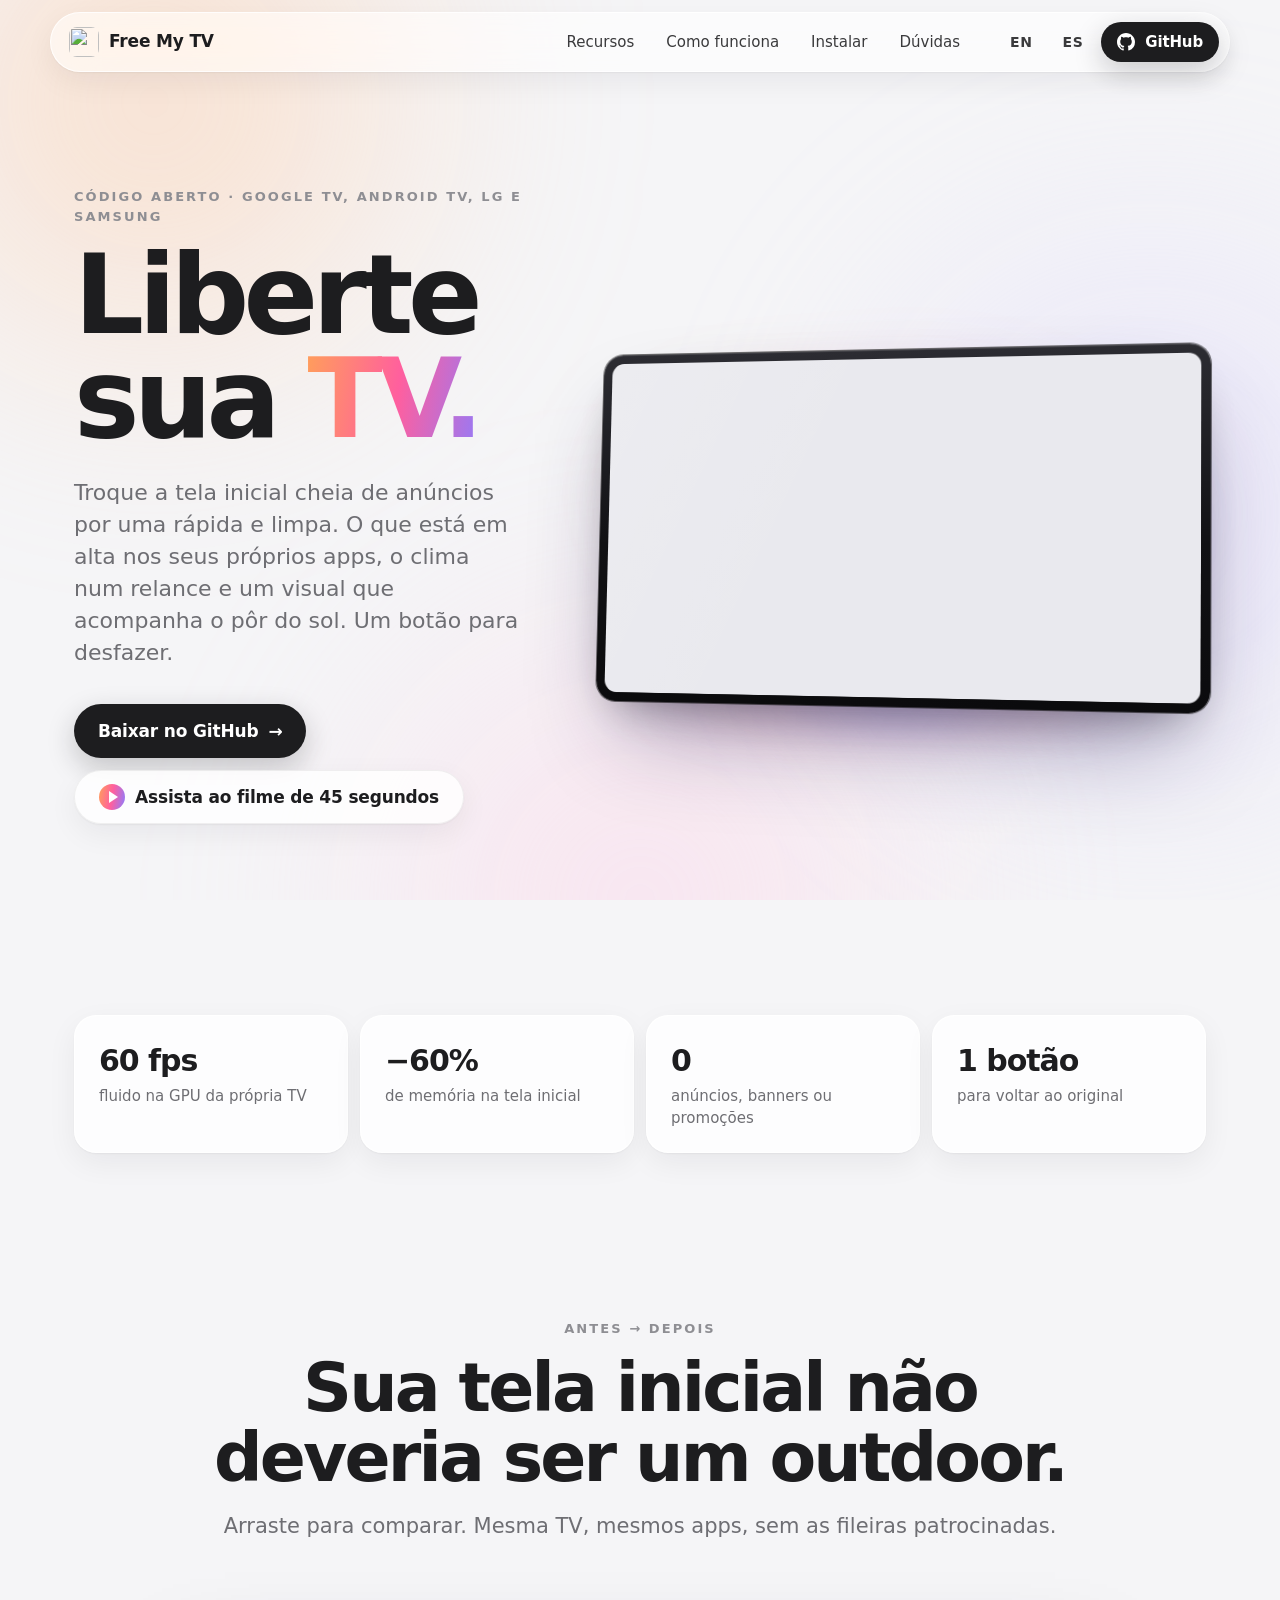
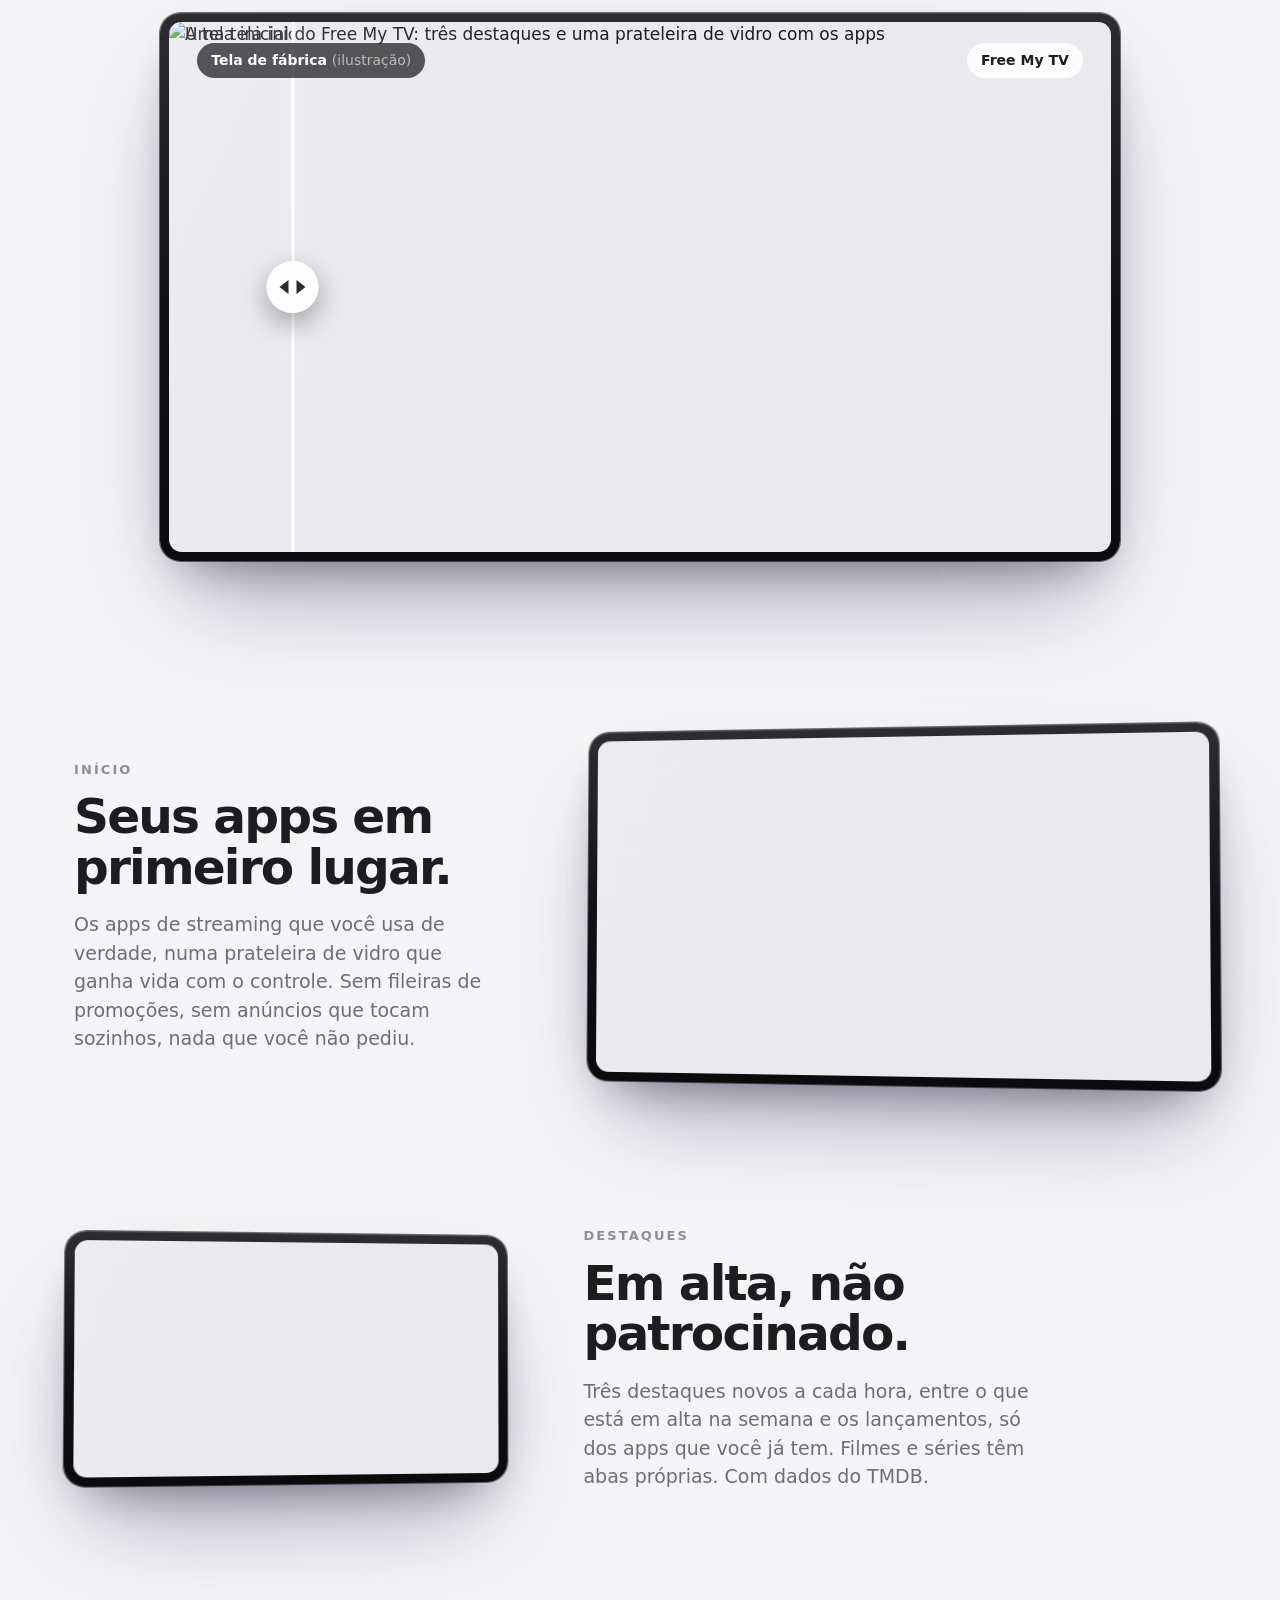
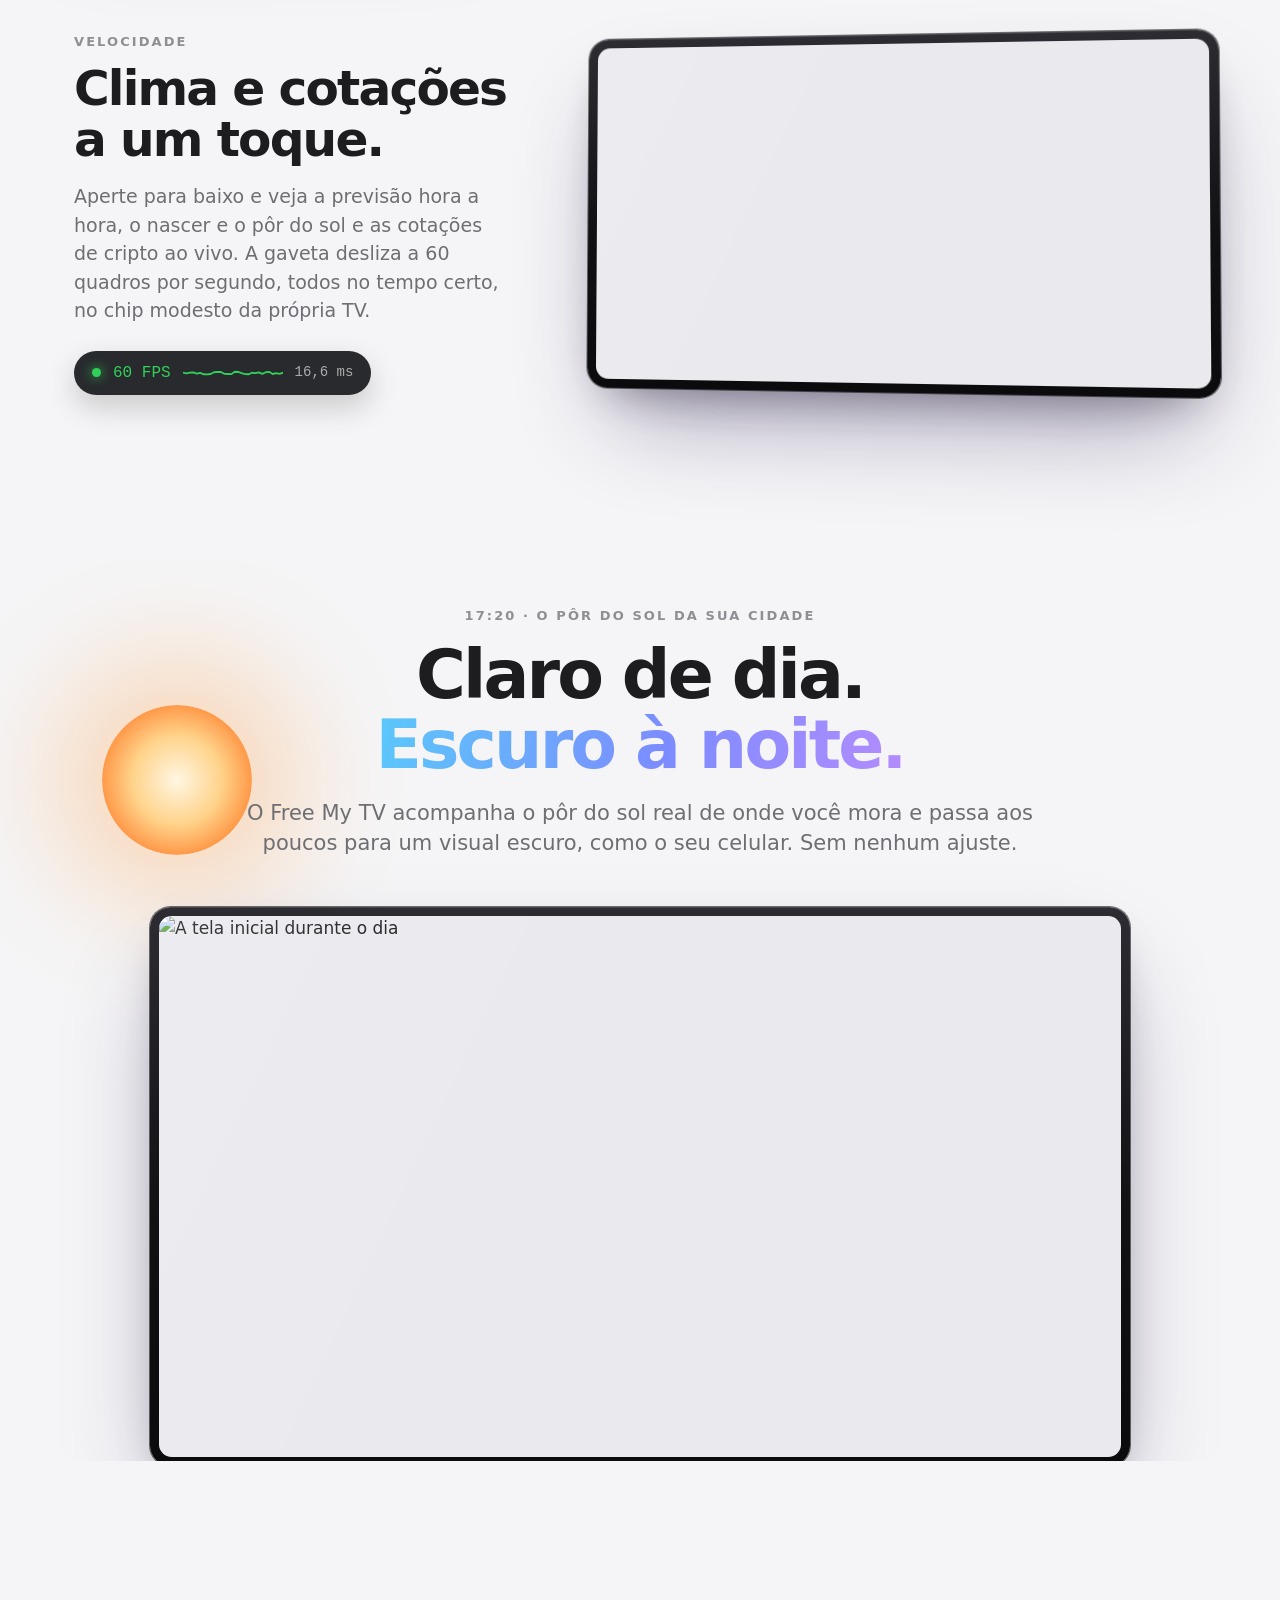
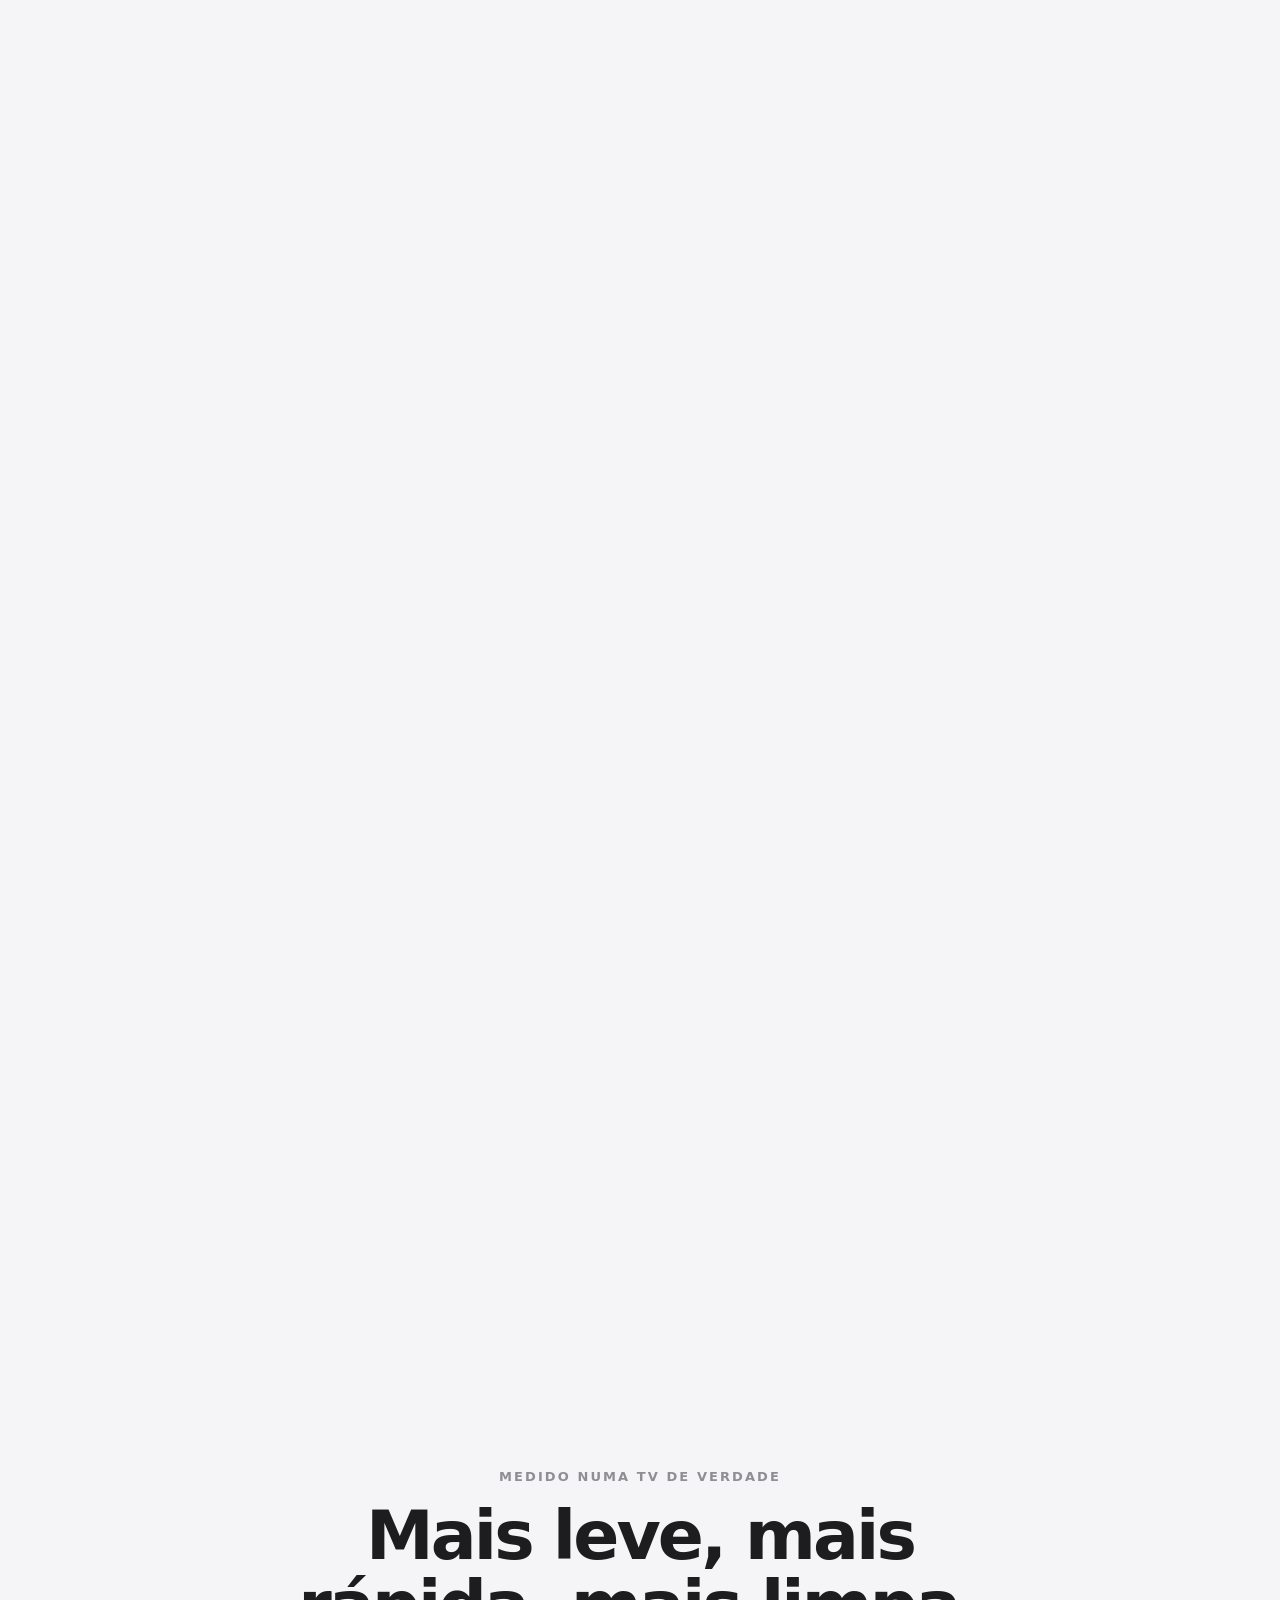
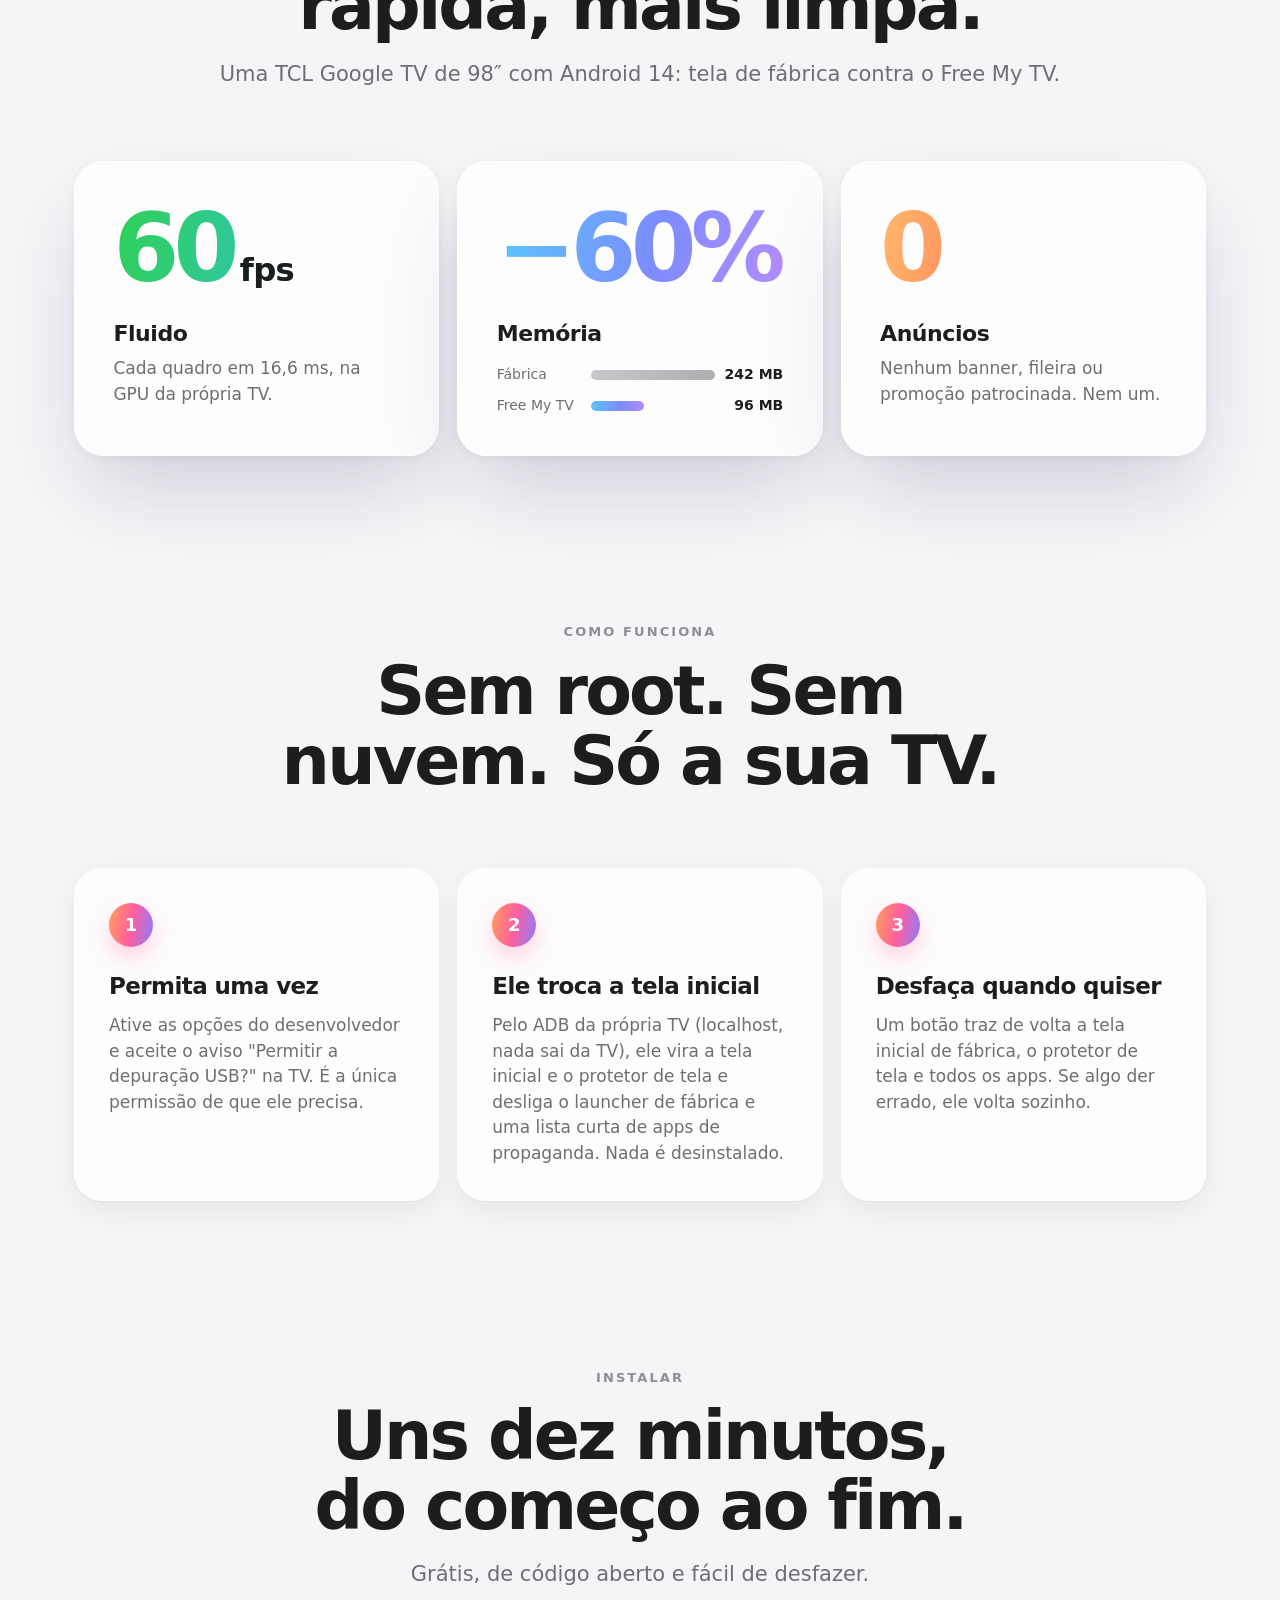
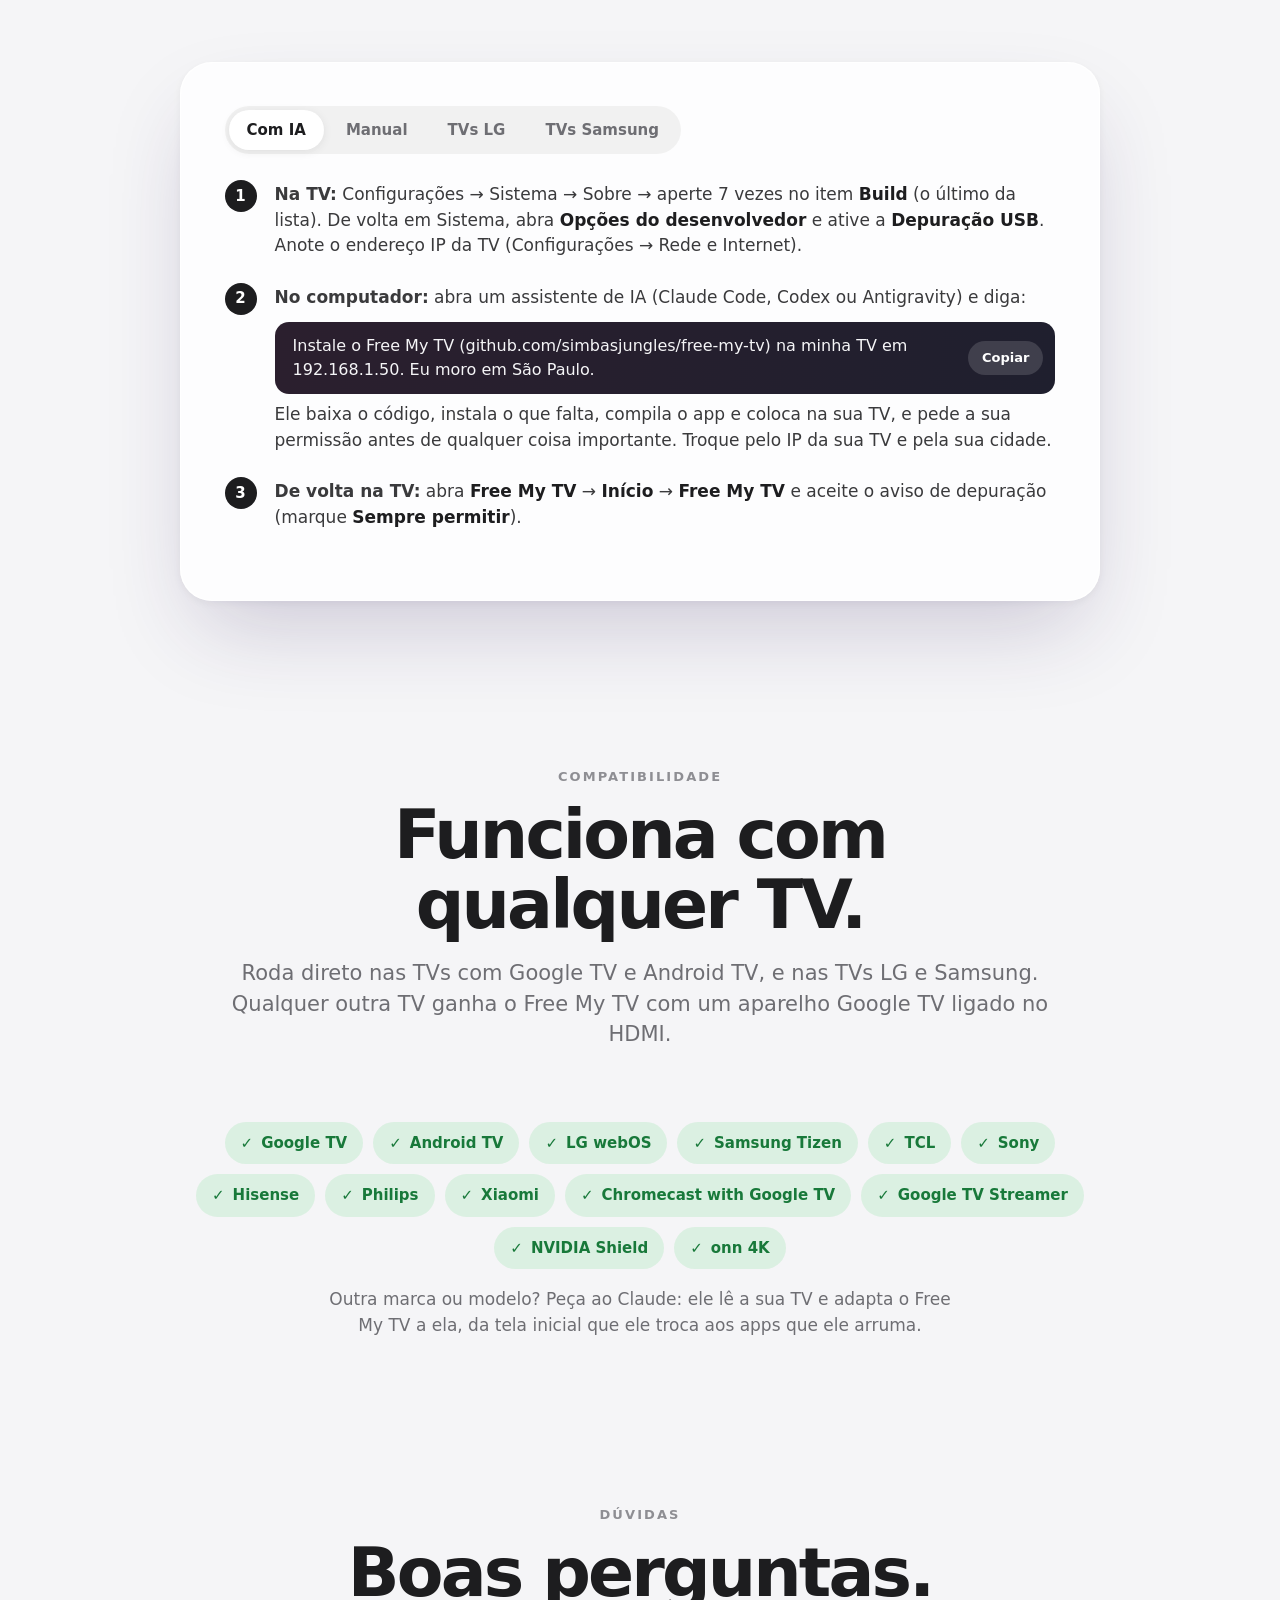
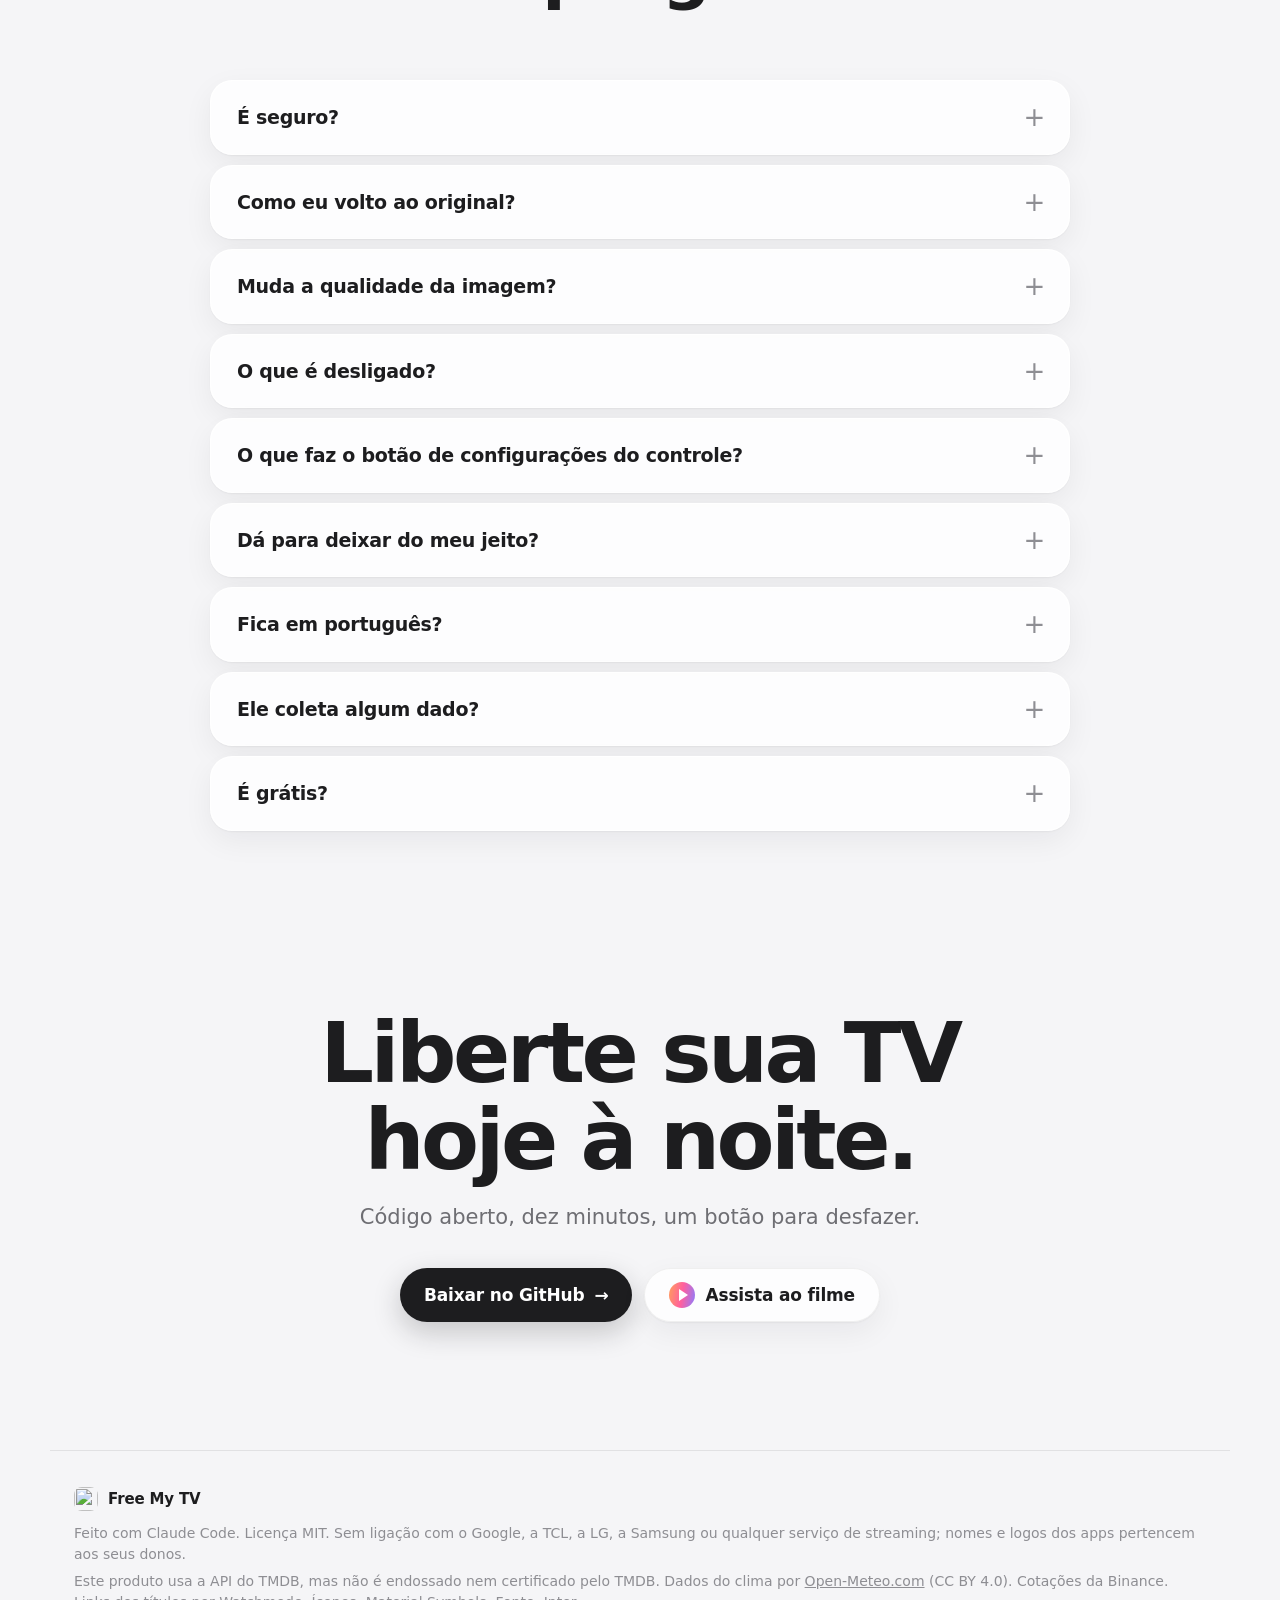
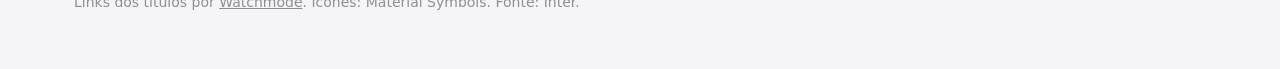
==== commit 85ebee0c: "Merge branch 'main' into peru-setup" ====
--- a/docs/pt/index.html
+++ b/docs/pt/index.html
@@ -12,8 +12,8 @@
       else if (lang === "es") location.replace("../es/" + location.search + location.hash);
     })();
   </script>
-  <title>Free My TV — uma tela inicial rápida e sem anúncios para a Google TV</title>
-  <meta name="description" content="Tela inicial de código aberto para Google TV e Android TV. Sem anúncios, a 60 fps, com o que está em alta nos seus próprios apps e um visual que acompanha o pôr do sol. Um botão para desfazer.">
+  <title>Free My TV — uma tela inicial rápida e sem anúncios para Google TV e TVs LG e Samsung</title>
+  <meta name="description" content="Tela inicial de código aberto para Google TV, Android TV e TVs LG e Samsung. Sem anúncios, a 60 fps, com o que está em alta nos seus próprios apps e um visual que acompanha o pôr do sol. Um botão para desfazer.">
   <link rel="canonical" href="https://freemytv.io/pt/">
   <link rel="alternate" hreflang="en" href="https://freemytv.io/">
   <link rel="alternate" hreflang="pt-BR" href="https://freemytv.io/pt/">
@@ -26,13 +26,13 @@
   <meta property="og:locale:alternate" content="es_LA">
   <meta property="og:url" content="https://freemytv.io/pt/">
   <meta property="og:title" content="Free My TV">
-  <meta property="og:description" content="Uma tela inicial rápida e sem anúncios para a Google TV. Código aberto. Um botão para desfazer.">
+  <meta property="og:description" content="Uma tela inicial rápida e sem anúncios para Google TV e TVs LG e Samsung. Código aberto. Um botão para desfazer.">
   <meta property="og:image" content="https://freemytv.io/assets/og-pt.jpg">
   <meta property="og:image:width" content="1200">
   <meta property="og:image:height" content="630">
   <meta name="twitter:card" content="summary_large_image">
   <meta name="twitter:title" content="Free My TV">
-  <meta name="twitter:description" content="Uma tela inicial rápida e sem anúncios para a Google TV. Código aberto. Um botão para desfazer.">
+  <meta name="twitter:description" content="Uma tela inicial rápida e sem anúncios para Google TV e TVs LG e Samsung. Código aberto. Um botão para desfazer.">
   <meta name="twitter:image" content="https://freemytv.io/assets/og-pt.jpg">
   <link rel="icon" type="image/png" href="../assets/favicon-64.png">
   <link rel="apple-touch-icon" href="../assets/apple-touch-icon.png">
@@ -67,7 +67,7 @@
     <!-- Hero -->
     <section class="hero">
       <div class="hero-copy">
-        <p class="kicker" data-reveal>Código aberto · Google TV</p>
+        <p class="kicker" data-reveal>Código aberto · Google TV, Android TV, LG e Samsung</p>
         <h1 data-reveal>Liberte sua <span class="grad">TV.</span></h1>
         <p class="lede" data-reveal>Troque a tela inicial cheia de anúncios por uma rápida e limpa. O que está em alta nos seus próprios apps, o clima num relance e um visual que acompanha o pôr do sol. Um botão para desfazer.</p>
         <div class="cta" data-reveal>
@@ -209,19 +209,18 @@
       </div>
       <div class="panel" data-reveal>
         <div class="tabs" role="tablist" aria-label="Forma de instalar">
-          <button role="tab" aria-selected="true" aria-controls="tab-claude" id="t-claude">Com o Claude Code</button>
+          <button role="tab" aria-selected="true" aria-controls="tab-claude" id="t-claude">Com IA</button>
           <button role="tab" aria-selected="false" aria-controls="tab-manual" id="t-manual">Manual</button>
+          <button role="tab" aria-selected="false" aria-controls="tab-lg" id="t-lg">TVs LG</button>
+          <button role="tab" aria-selected="false" aria-controls="tab-samsung" id="t-samsung">TVs Samsung</button>
         </div>
 
         <div class="tabpanel" id="tab-claude" role="tabpanel" aria-labelledby="t-claude">
           <ol class="howto">
             <li><b>Na TV:</b> Configurações → Sistema → Sobre → aperte 7 vezes no item <em>Build</em> (o último da lista). De volta em Sistema, abra <em>Opções do desenvolvedor</em> e ative a <em>Depuração USB</em>. Anote o endereço IP da TV (Configurações → Rede e Internet).</li>
-            <li><b>No computador:</b> baixe o código.
-              <div class="code"><code>git clone https://github.com/simbasjungles/free-my-tv &amp;&amp; cd free-my-tv</code><button class="copy-btn" type="button" aria-label="Copiar comando">Copiar</button></div>
-            </li>
-            <li><b>Abra o Claude Code nessa pasta e diga:</b>
-              <div class="code prompt"><code>Instale o Free My TV na minha TV em 192.168.1.50. Eu moro em São Paulo.</code><button class="copy-btn" type="button" aria-label="Copiar pedido">Copiar</button></div>
-              Ele instala o que falta, compila o app e coloca na sua TV. Troque pelo IP da sua TV e pela sua cidade.
+            <li><b>No computador:</b> abra um assistente de IA (Claude Code, Codex ou Antigravity) e diga:
+              <div class="code prompt"><code>Instale o Free My TV (github.com/simbasjungles/free-my-tv) na minha TV em 192.168.1.50. Eu moro em São Paulo.</code><button class="copy-btn" type="button" aria-label="Copiar pedido">Copiar</button></div>
+              Ele baixa o código, instala o que falta, compila o app e coloca na sua TV, e pede a sua permissão antes de qualquer coisa importante. Troque pelo IP da sua TV e pela sua cidade.
             </li>
             <li><b>De volta na TV:</b> abra <em>Free My TV</em> → <em>Início</em> → <em>Free My TV</em> e aceite o aviso de depuração (marque <em>Sempre permitir</em>).</li>
           </ol>
@@ -239,11 +238,35 @@
             <li><b>Instalar:</b>
               <div class="code"><code>adb connect 192.168.1.50:5555 &amp;&amp; adb install -r FreeMyTV.apk</code><button class="copy-btn" type="button" aria-label="Copiar comando">Copiar</button></div>
               Nas TVs TCL, libere também o funcionamento em segundo plano (a TCL bloqueia por padrão):
-              <div class="code"><code>adb shell appops set io.freemytv AUTO_START allow</code><button class="copy-btn" type="button" aria-label="Copiar comando">Copiar</button></div>
+              <div class="code"><code>adb shell &quot;appops set io.freemytv AUTO_START allow || appops set io.freemytv APP_AUTO_START allow&quot;</code><button class="copy-btn" type="button" aria-label="Copiar comando">Copiar</button></div>
             </li>
             <li><b>Na TV:</b> abra <em>Free My TV</em> → <em>Início</em> → <em>Free My TV</em>.</li>
           </ol>
         </div>
+
+        <div class="tabpanel" id="tab-lg" role="tabpanel" aria-labelledby="t-lg" hidden>
+          <ol class="howto">
+            <li><b>Na TV:</b> na LG Content Store, instale o <em>Developer Mode</em>. Entre com uma <a href="https://webostv.developer.lge.com" rel="noopener">conta grátis de desenvolvedor LG</a>, ative o <em>Dev Mode Status</em> (a TV reinicia) e depois o <em>Key Server</em>. Anote o IP e a senha (passphrase) que aparecem.</li>
+            <li><b>No computador:</b> baixe o código e compile o app da LG. Coloque sua cidade no <em>config.properties</em> (e <em>currency=BRL</em> para as cotações em reais), como na Google TV.
+              <div class="code"><code>git clone https://github.com/simbasjungles/free-my-tv &amp;&amp; cd free-my-tv &amp;&amp; python3 webos/build.py</code><button class="copy-btn" type="button" aria-label="Copiar comando">Copiar</button></div>
+            </li>
+            <li><b>Instalar:</b> digite a senha da TV quando ele pedir. O Free My TV abre na TV.
+              <div class="code"><code>python3 webos/install.py 192.168.1.50</code><button class="copy-btn" type="button" aria-label="Copiar comando">Copiar</button></div>
+            </li>
+            <li><b>A um botão:</b> com ele aberto, segure uma tecla numérica do controle. Daí em diante, essa tecla abre o Free My TV de qualquer lugar. Aperte <em>EXTEND</em> no Developer Mode uma vez por mês para mantê-lo.</li>
+          </ol>
+        </div>
+
+        <div class="tabpanel" id="tab-samsung" role="tabpanel" aria-labelledby="t-samsung" hidden>
+          <ol class="howto">
+            <li><b>Na TV:</b> abra <em>Apps</em> e digite <em>1&nbsp;2&nbsp;3&nbsp;4&nbsp;5</em> no controle. Ative o <em>Developer mode</em>, digite o IP do seu computador em <em>Host PC IP</em> e reinicie a TV.</li>
+            <li><b>No computador:</b> baixe o <a href="https://github.com/reisxd/TizenBrewInstaller/releases/latest" rel="noopener">TizenBrew Installer</a>, o instalador da comunidade para TVs Samsung, abra e conecte na sua TV.</li>
+            <li><b>Instale pelo GitHub:</b> digite isto. Nas TVs de 2023 em diante, ele pede para entrar na sua conta Samsung uma vez, para assinar o app para a sua TV.
+              <div class="code"><code>simbasjungles/free-my-tv</code><button class="copy-btn" type="button" aria-label="Copiar">Copiar</button></div>
+            </li>
+            <li><b>Direto nele:</b> nas configurações da TV (Opções da Tela Inicial ou Funções Smart), ative a <em>Execução Automática do Último Aplicativo</em>: a TV já liga no Free My TV. Ele pega a sua cidade pelo fuso da TV; para a cidade exata e os destaques, o Claude Code compila com as suas configurações.</li>
+          </ol>
+        </div>
       </div>
     </section>
 
@@ -252,10 +275,10 @@
       <div class="head" data-reveal>
         <p class="kicker">Compatibilidade</p>
         <h2>Funciona com qualquer TV.</h2>
-        <p class="sub">Roda direto nas TVs com Google TV e Android TV. Qualquer outra TV ganha o Free My TV com um aparelho Google TV ligado no HDMI.</p>
+        <p class="sub">Roda direto nas TVs com Google TV e Android TV, e nas TVs LG e Samsung. Qualquer outra TV ganha o Free My TV com um aparelho Google TV ligado no HDMI.</p>
       </div>
       <div class="chips" data-reveal>
-        <span class="chip ok">Google TV</span><span class="chip ok">Android TV</span><span class="chip ok">TCL</span><span class="chip ok">Sony</span>
+        <span class="chip ok">Google TV</span><span class="chip ok">Android TV</span><span class="chip ok">LG webOS</span><span class="chip ok">Samsung Tizen</span><span class="chip ok">TCL</span><span class="chip ok">Sony</span>
         <span class="chip ok">Hisense</span><span class="chip ok">Philips</span><span class="chip ok">Xiaomi</span><span class="chip ok">Chromecast with Google TV</span>
         <span class="chip ok">Google TV Streamer</span><span class="chip ok">NVIDIA Shield</span><span class="chip ok">onn 4K</span>
       </div>
@@ -294,8 +317,8 @@
 
   <footer class="foot">
     <div class="brand"><img src="../assets/icon-512.png" alt="" width="24" height="24"><span>Free My TV</span></div>
-    <p>Feito com Claude Code. Licença MIT. Sem ligação com o Google, a TCL ou qualquer serviço de streaming; nomes e logos dos apps pertencem aos seus donos.</p>
-    <p>Este produto usa a API do TMDB, mas não é endossado nem certificado pelo TMDB. Dados do clima por <a href="https://open-meteo.com/" rel="noopener">Open-Meteo.com</a> (CC BY 4.0). Cotações da Binance. Ícones: Material Symbols. Fonte: Inter.</p>
+    <p>Feito com Claude Code. Licença MIT. Sem ligação com o Google, a TCL, a LG, a Samsung ou qualquer serviço de streaming; nomes e logos dos apps pertencem aos seus donos.</p>
+    <p>Este produto usa a API do TMDB, mas não é endossado nem certificado pelo TMDB. Dados do clima por <a href="https://open-meteo.com/" rel="noopener">Open-Meteo.com</a> (CC BY 4.0). Cotações da Binance. Links dos títulos por <a href="https://api.watchmode.com/" rel="noopener">Watchmode</a>. Ícones: Material Symbols. Fonte: Inter.</p>
   </footer>
 
   <dialog class="film" id="film" aria-label="O filme do Free My TV">
--- a/docs/styles.css
+++ b/docs/styles.css
@@ -1304,6 +1304,20 @@
   }
 }
 
+@media (max-width: 680px) {
+  .tabs {
+    display: grid;
+    grid-template-columns: 1fr 1fr;
+    border-radius: 24px;
+  }
+
+  .tabs button {
+    padding: 0 6px;
+    font-size: 14px;
+    white-space: nowrap;
+  }
+}
+
 @media (max-width: 560px) {
   body {
     font-size: 16px;
